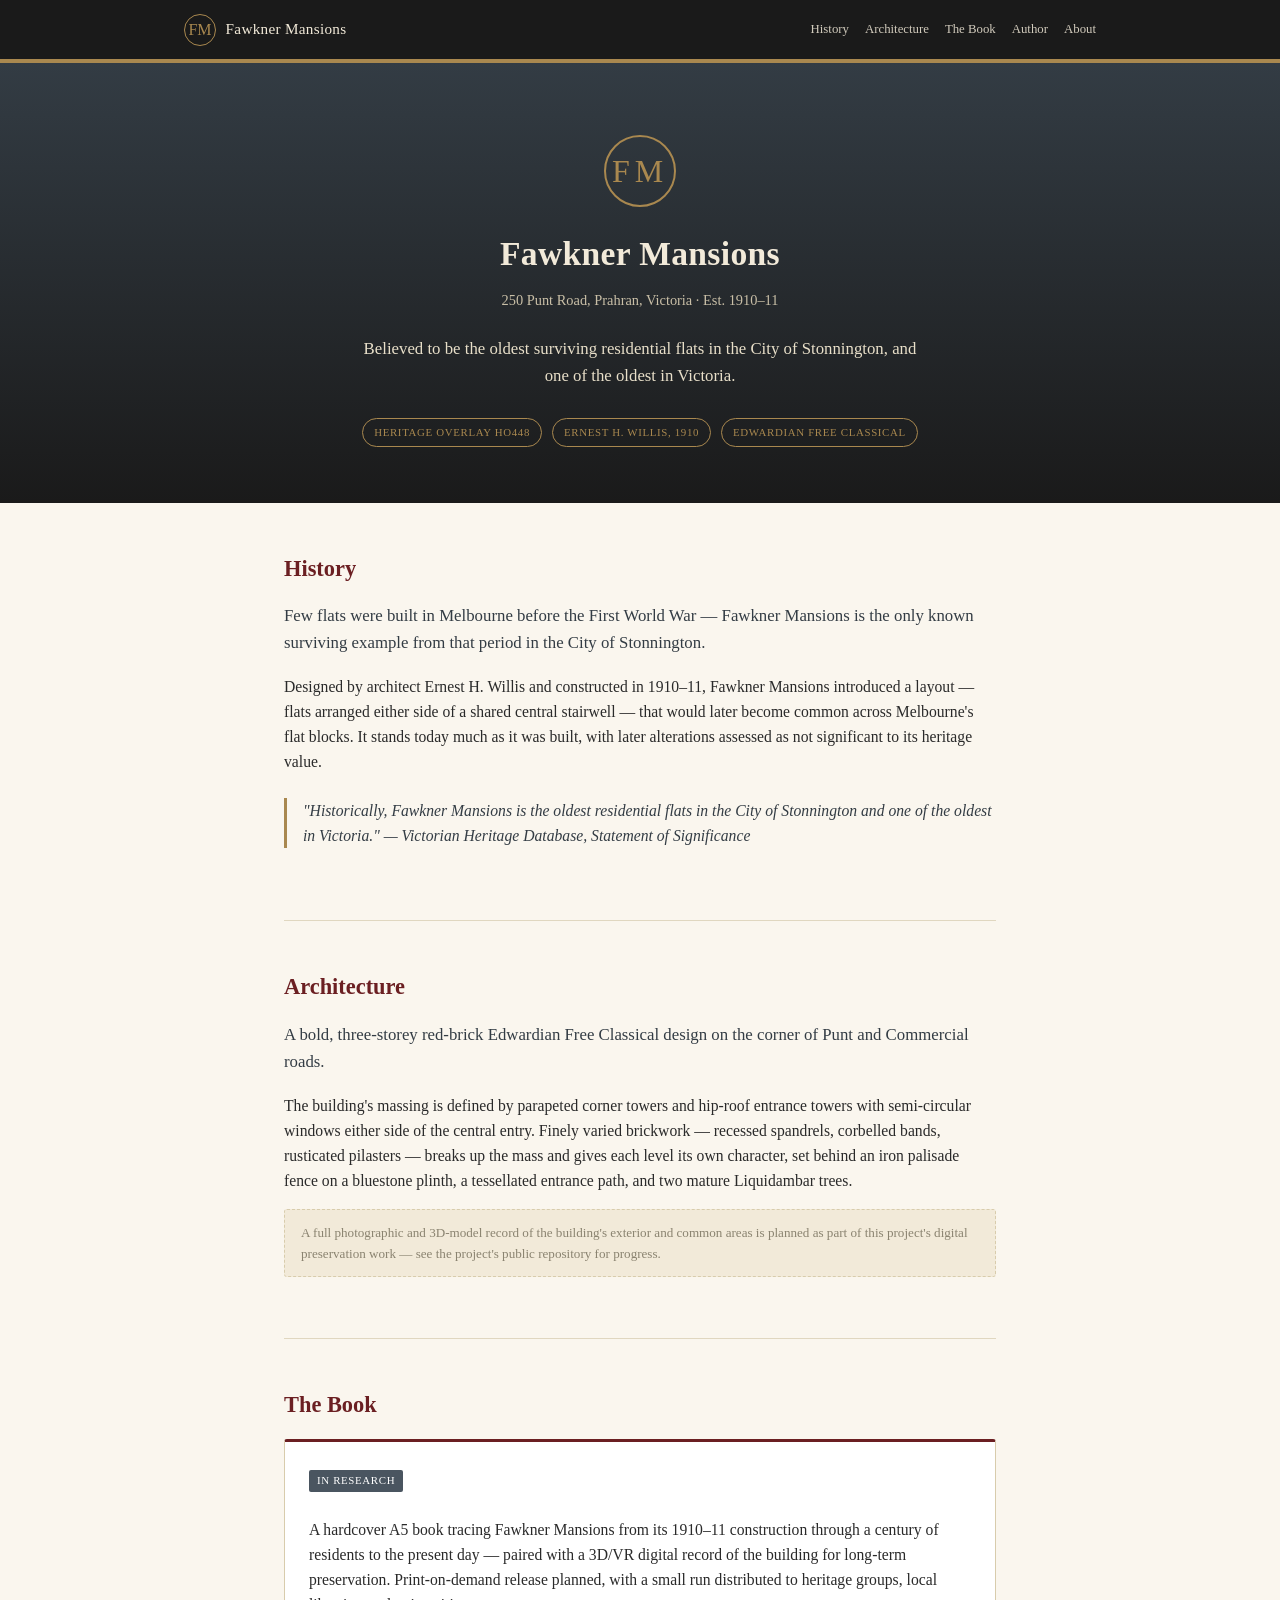
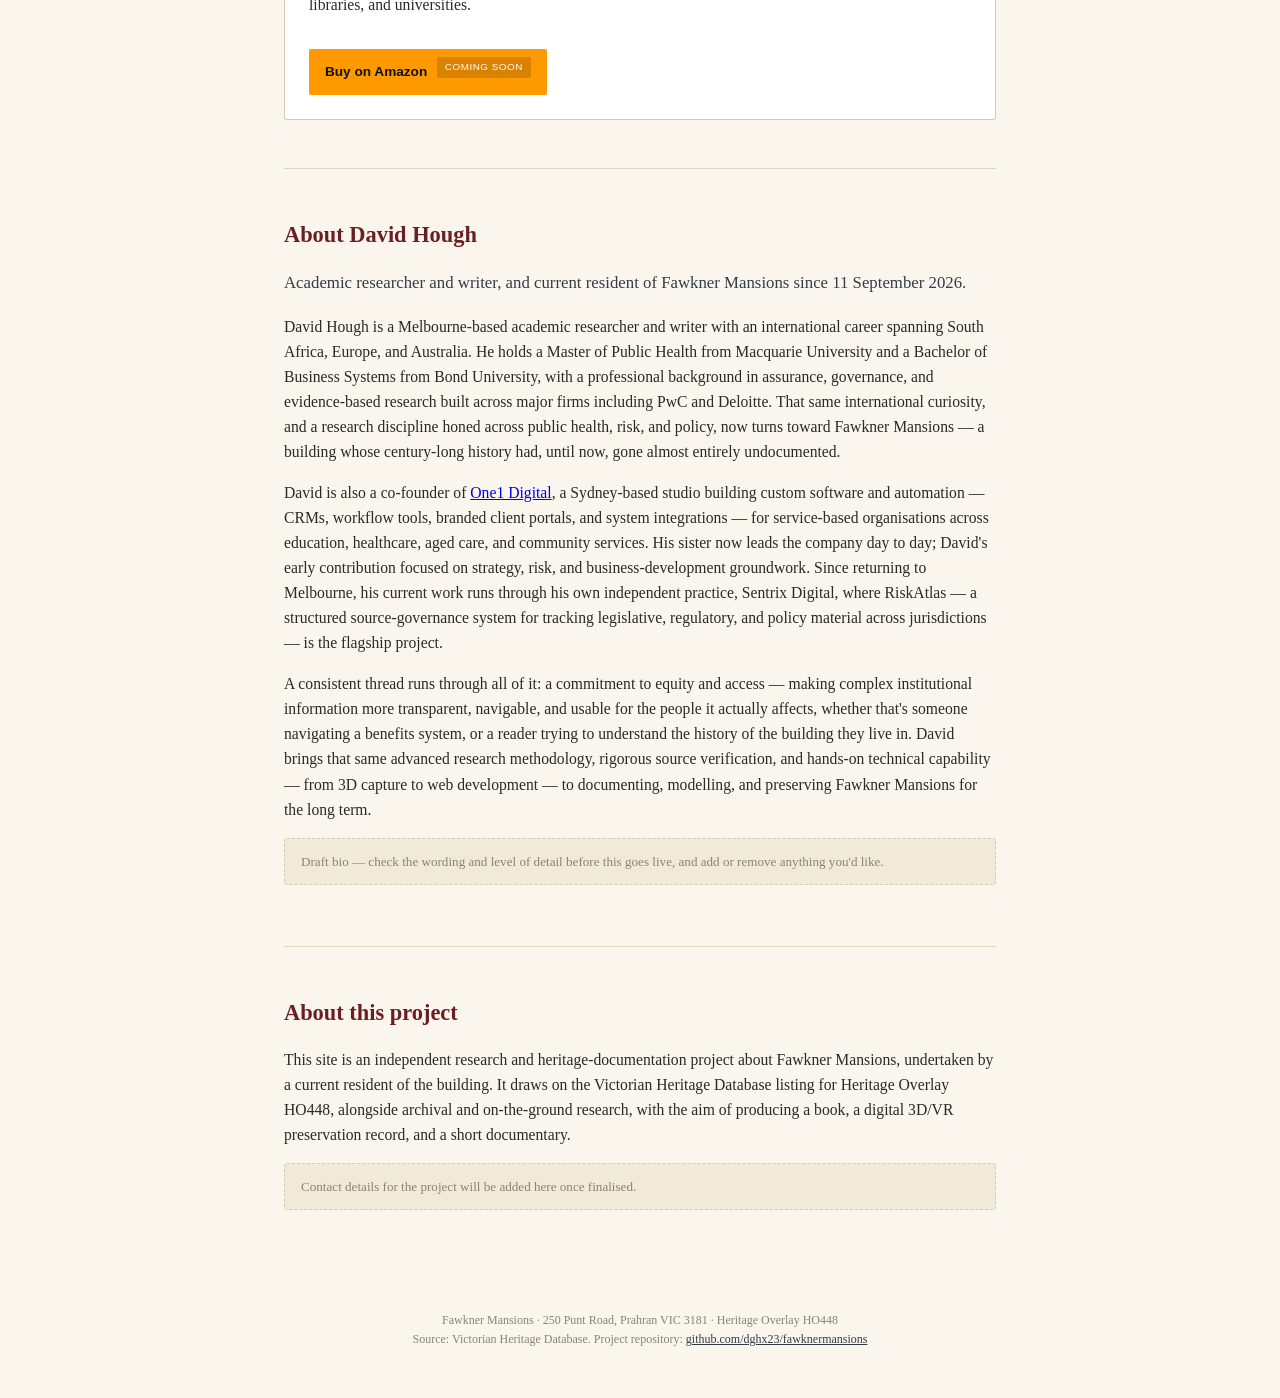
==== index.html @ 2ff80b7b "Add public front page, book mockups, and postcard flow - index.html: public front page (history, arc" ====
<!DOCTYPE html>
<html lang="en">
<head>
<meta charset="UTF-8">
<meta name="viewport" content="width=device-width, initial-scale=1.0">
<title>Fawkner Mansions — 250 Punt Road, Prahran</title>
<meta name="description" content="Fawkner Mansions, 250 Punt Road, Prahran — heritage-listed 1910–11 Edwardian Free Classical flats, believed to be the oldest surviving residential flats in the City of Stonnington.">
<style>
  :root{
    --oxblood:#6b1f22;
    --oxblood-dark:#4a1517;
    --bluestone:#4a5560;
    --bluestone-dark:#333c44;
    --cream:#f2ead9;
    --iron:#1a1a1a;
    --brass:#a9884f;
    --paper:#faf6ee;
  }
  *{box-sizing:border-box;}
  html{scroll-behavior:smooth;}
  body{
    margin:0;
    font-family: Georgia, 'Times New Roman', serif;
    background:var(--paper);
    color:var(--iron);
    line-height:1.6;
  }

  header.site-header{
    background:var(--iron);
    color:var(--cream);
    position:sticky;
    top:0;
    z-index:10;
    border-bottom:4px solid var(--brass);
  }
  .header-inner{
    max-width:960px;
    margin:0 auto;
    padding:.85rem 1.5rem;
    display:flex;
    align-items:center;
    justify-content:space-between;
    flex-wrap:wrap;
    gap:.75rem;
  }
  .brand{display:flex;align-items:center;gap:.6rem;}
  .monogram-sm{
    font-size:1rem;
    border:1.5px solid var(--brass);
    color:var(--brass);
    border-radius:50%;
    width:32px;height:32px;
    display:flex;align-items:center;justify-content:center;
    flex-shrink:0;
  }
  .brand span{font-size:.95rem;letter-spacing:.02em;}
  nav.site-nav{display:flex;gap:1rem;flex-wrap:wrap;}
  nav.site-nav a{color:var(--cream);text-decoration:none;font-size:.8rem;opacity:.85;}
  nav.site-nav a:hover{opacity:1;color:var(--brass);}

  .hero{
    background:linear-gradient(180deg, var(--bluestone-dark), var(--iron));
    color:var(--cream);
    text-align:center;
    padding:4.5rem 1.5rem 3.5rem;
  }
  .hero .monogram{
    font-size:2rem;
    letter-spacing:.15em;
    border:2px solid var(--brass);
    color:var(--brass);
    border-radius:50%;
    width:72px;height:72px;
    display:flex;align-items:center;justify-content:center;
    margin:0 auto 1.25rem;
  }
  .hero h1{
    font-size:2.1rem;
    margin:0 0 .5rem;
    letter-spacing:.01em;
  }
  .hero .addr{font-size:.9rem;color:#c9bfa7;margin-bottom:1.5rem;}
  .hero .claim{
    max-width:560px;
    margin:0 auto;
    font-size:1.05rem;
    color:#e8dfc9;
  }
  .badges{
    display:flex;
    justify-content:center;
    gap:.6rem;
    flex-wrap:wrap;
    margin-top:1.75rem;
  }
  .badge{
    font-size:.68rem;
    text-transform:uppercase;
    letter-spacing:.06em;
    border:1px solid var(--brass);
    color:var(--brass);
    padding:.3rem .7rem;
    border-radius:999px;
  }

  main{max-width:760px;margin:0 auto;padding:0 1.5rem;}
  section{padding:3rem 0;border-bottom:1px solid #e0d7c0;}
  section:last-of-type{border-bottom:none;}
  section h2{
    color:var(--oxblood);
    font-size:1.4rem;
    margin:0 0 1rem;
  }
  section p{font-size:.98rem;color:#2a2a2a;}
  .lede{font-size:1.05rem;color:var(--bluestone-dark);}

  .pull{
    border-left:3px solid var(--brass);
    padding-left:1rem;
    margin:1.5rem 0;
    font-style:italic;
    color:var(--bluestone-dark);
  }

  .book-card{
    background:#fff;
    border:1px solid #d8ccac;
    border-top:3px solid var(--oxblood);
    border-radius:3px;
    padding:1.5rem;
    margin-top:1rem;
  }
  .book-card .status{
    display:inline-block;
    font-size:.68rem;
    text-transform:uppercase;
    letter-spacing:.06em;
    background:var(--bluestone);
    color:#fff;
    padding:.15rem .5rem;
    border-radius:2px;
    margin-bottom:.6rem;
  }

  .buy-cta{
    display:inline-flex;
    align-items:center;
    gap:.6rem;
    background:#FF9900;
    color:#111;
    padding:.5rem 1rem;
    margin-top:1rem;
    font-family: Arial, sans-serif;
    border-radius:2px;
  }
  .buy-cta .label{font-size:.85rem;font-weight:bold;}
  .buy-cta .status{
    font-size:.62rem;
    text-transform:uppercase;
    letter-spacing:.05em;
    background:rgba(0,0,0,.15);
    padding:.15rem .5rem;
    border-radius:2px;
  }

  .note{
    font-size:.82rem;
    color:#8a8370;
    background:#f2ead9;
    border:1px dashed #d8ccac;
    border-radius:3px;
    padding:.75rem 1rem;
    margin-top:1rem;
  }

  footer.site-footer{
    text-align:center;
    font-size:.75rem;
    color:#8a8370;
    padding:2.5rem 1.5rem 3rem;
  }
  footer.site-footer a{color:var(--bluestone-dark);}
</style>
</head>
<body>

  <header class="site-header">
    <div class="header-inner">
      <div class="brand">
        <div class="monogram-sm">FM</div>
        <span>Fawkner Mansions</span>
      </div>
      <nav class="site-nav">
        <a href="#history">History</a>
        <a href="#architecture">Architecture</a>
        <a href="#book">The Book</a>
        <a href="#author">Author</a>
        <a href="#about">About</a>
      </nav>
    </div>
  </header>

  <div class="hero">
    <div class="monogram">FM</div>
    <h1>Fawkner Mansions</h1>
    <div class="addr">250 Punt Road, Prahran, Victoria · Est. 1910–11</div>
    <p class="claim">Believed to be the oldest surviving residential flats in the
    City of Stonnington, and one of the oldest in Victoria.</p>
    <div class="badges">
      <span class="badge">Heritage Overlay HO448</span>
      <span class="badge">Ernest H. Willis, 1910</span>
      <span class="badge">Edwardian Free Classical</span>
    </div>
  </div>

  <main>

    <section id="history">
      <h2>History</h2>
      <p class="lede">Few flats were built in Melbourne before the First World
      War — Fawkner Mansions is the only known surviving example from that
      period in the City of Stonnington.</p>
      <p>Designed by architect Ernest H. Willis and constructed in 1910–11,
      Fawkner Mansions introduced a layout — flats arranged either side of a
      shared central stairwell — that would later become common across
      Melbourne's flat blocks. It stands today much as it was built, with
      later alterations assessed as not significant to its heritage value.</p>
      <p class="pull">"Historically, Fawkner Mansions is the oldest
      residential flats in the City of Stonnington and one of the oldest in
      Victoria." — Victorian Heritage Database, Statement of Significance</p>
    </section>

    <section id="architecture">
      <h2>Architecture</h2>
      <p class="lede">A bold, three-storey red-brick Edwardian Free Classical
      design on the corner of Punt and Commercial roads.</p>
      <p>The building's massing is defined by parapeted corner towers and
      hip-roof entrance towers with semi-circular windows either side of the
      central entry. Finely varied brickwork — recessed spandrels, corbelled
      bands, rusticated pilasters — breaks up the mass and gives each level
      its own character, set behind an iron palisade fence on a bluestone
      plinth, a tessellated entrance path, and two mature Liquidambar trees.</p>
      <p class="note">A full photographic and 3D-model record of the
      building's exterior and common areas is planned as part of this
      project's digital preservation work — see the project's public
      repository for progress.</p>
    </section>

    <section id="book">
      <h2>The Book</h2>
      <div class="book-card">
        <span class="status">In research</span>
        <p>A hardcover A5 book tracing Fawkner Mansions from its 1910–11
        construction through a century of residents to the present day —
        paired with a 3D/VR digital record of the building for long-term
        preservation. Print-on-demand release planned, with a small run
        distributed to heritage groups, local libraries, and universities.</p>
        <div class="buy-cta">
          <span class="label">Buy on Amazon</span>
          <span class="status">Coming soon</span>
        </div>
      </div>
    </section>

    <section id="author">
      <h2>About David Hough</h2>
      <p class="lede">Academic researcher and writer, and current resident of
      Fawkner Mansions since 11 September 2026.</p>
      <p>David Hough is a Melbourne-based academic researcher and writer with
      an international career spanning South Africa, Europe, and Australia.
      He holds a Master of Public Health from Macquarie University and a
      Bachelor of Business Systems from Bond University, with a professional
      background in assurance, governance, and evidence-based research built
      across major firms including PwC and Deloitte. That same international
      curiosity, and a research discipline honed across public health, risk,
      and policy, now turns toward Fawkner Mansions — a building whose
      century-long history had, until now, gone almost entirely undocumented.</p>
      <p>David is also a co-founder of <a href="https://www.one1.digital/">One1
      Digital</a>, a Sydney-based studio building custom software and
      automation — CRMs, workflow tools, branded client portals, and system
      integrations — for service-based organisations across education,
      healthcare, aged care, and community services. His sister now leads the
      company day to day; David's early contribution focused on strategy,
      risk, and business-development groundwork. Since returning to
      Melbourne, his current work runs through his own independent practice,
      Sentrix Digital, where RiskAtlas — a structured source-governance
      system for tracking legislative, regulatory, and policy material across
      jurisdictions — is the flagship project.</p>
      <p>A consistent thread runs through all of it: a commitment to equity
      and access — making complex institutional information more
      transparent, navigable, and usable for the people it actually affects,
      whether that's someone navigating a benefits system, or a reader trying
      to understand the history of the building they live in. David brings
      that same advanced research methodology, rigorous source verification,
      and hands-on technical capability — from 3D capture to web development
      — to documenting, modelling, and preserving Fawkner Mansions for the
      long term.</p>
      <p class="note">Draft bio — check the wording and level of detail
      before this goes live, and add or remove anything you'd like.</p>
    </section>

    <section id="about">
      <h2>About this project</h2>
      <p>This site is an independent research and heritage-documentation
      project about Fawkner Mansions, undertaken by a current resident of the
      building. It draws on the Victorian Heritage Database listing for
      Heritage Overlay HO448, alongside archival and on-the-ground research,
      with the aim of producing a book, a digital 3D/VR preservation record,
      and a short documentary.</p>
      <p class="note">Contact details for the project will be added here once
      finalised.</p>
    </section>

  </main>

  <footer class="site-footer">
    Fawkner Mansions · 250 Punt Road, Prahran VIC 3181 · Heritage Overlay HO448<br>
    Source: Victorian Heritage Database. Project repository:
    <a href="https://github.com/dghx23/fawknermansions">github.com/dghx23/fawknermansions</a>
  </footer>

</body>
</html>
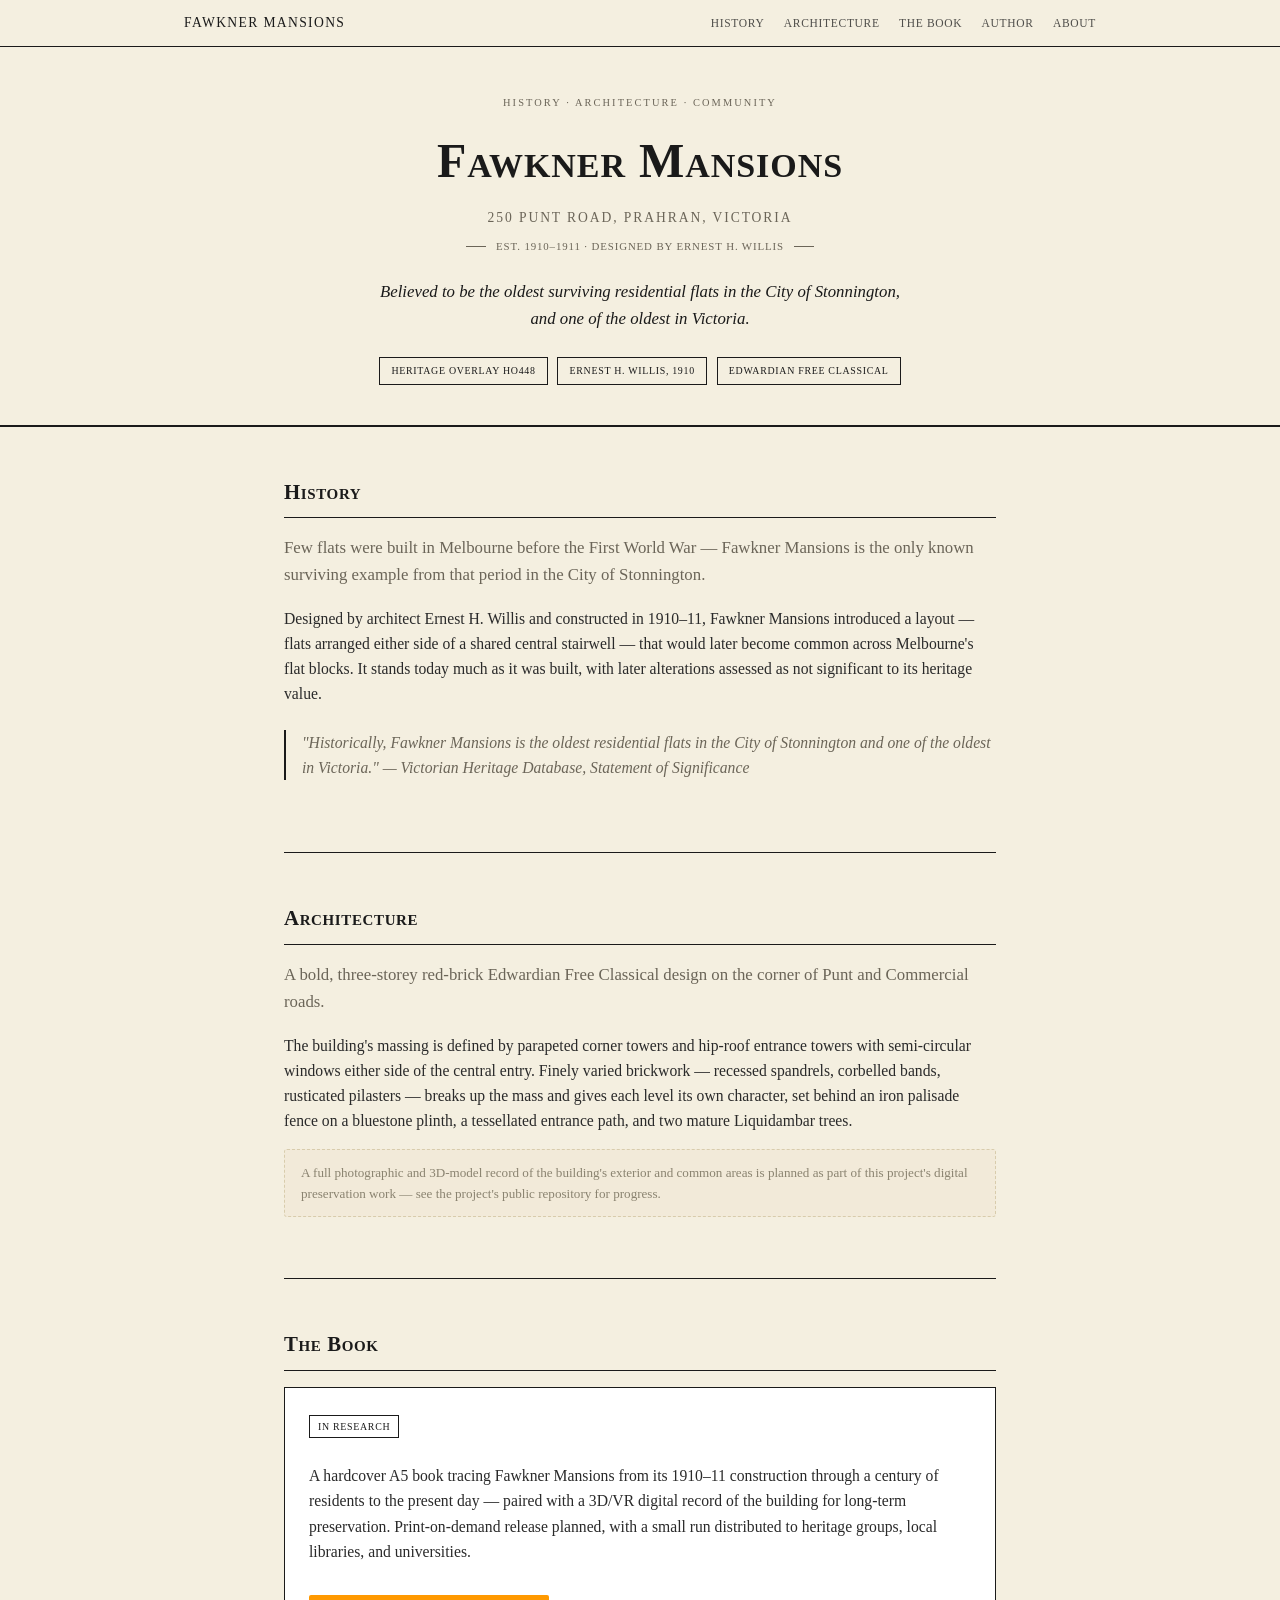
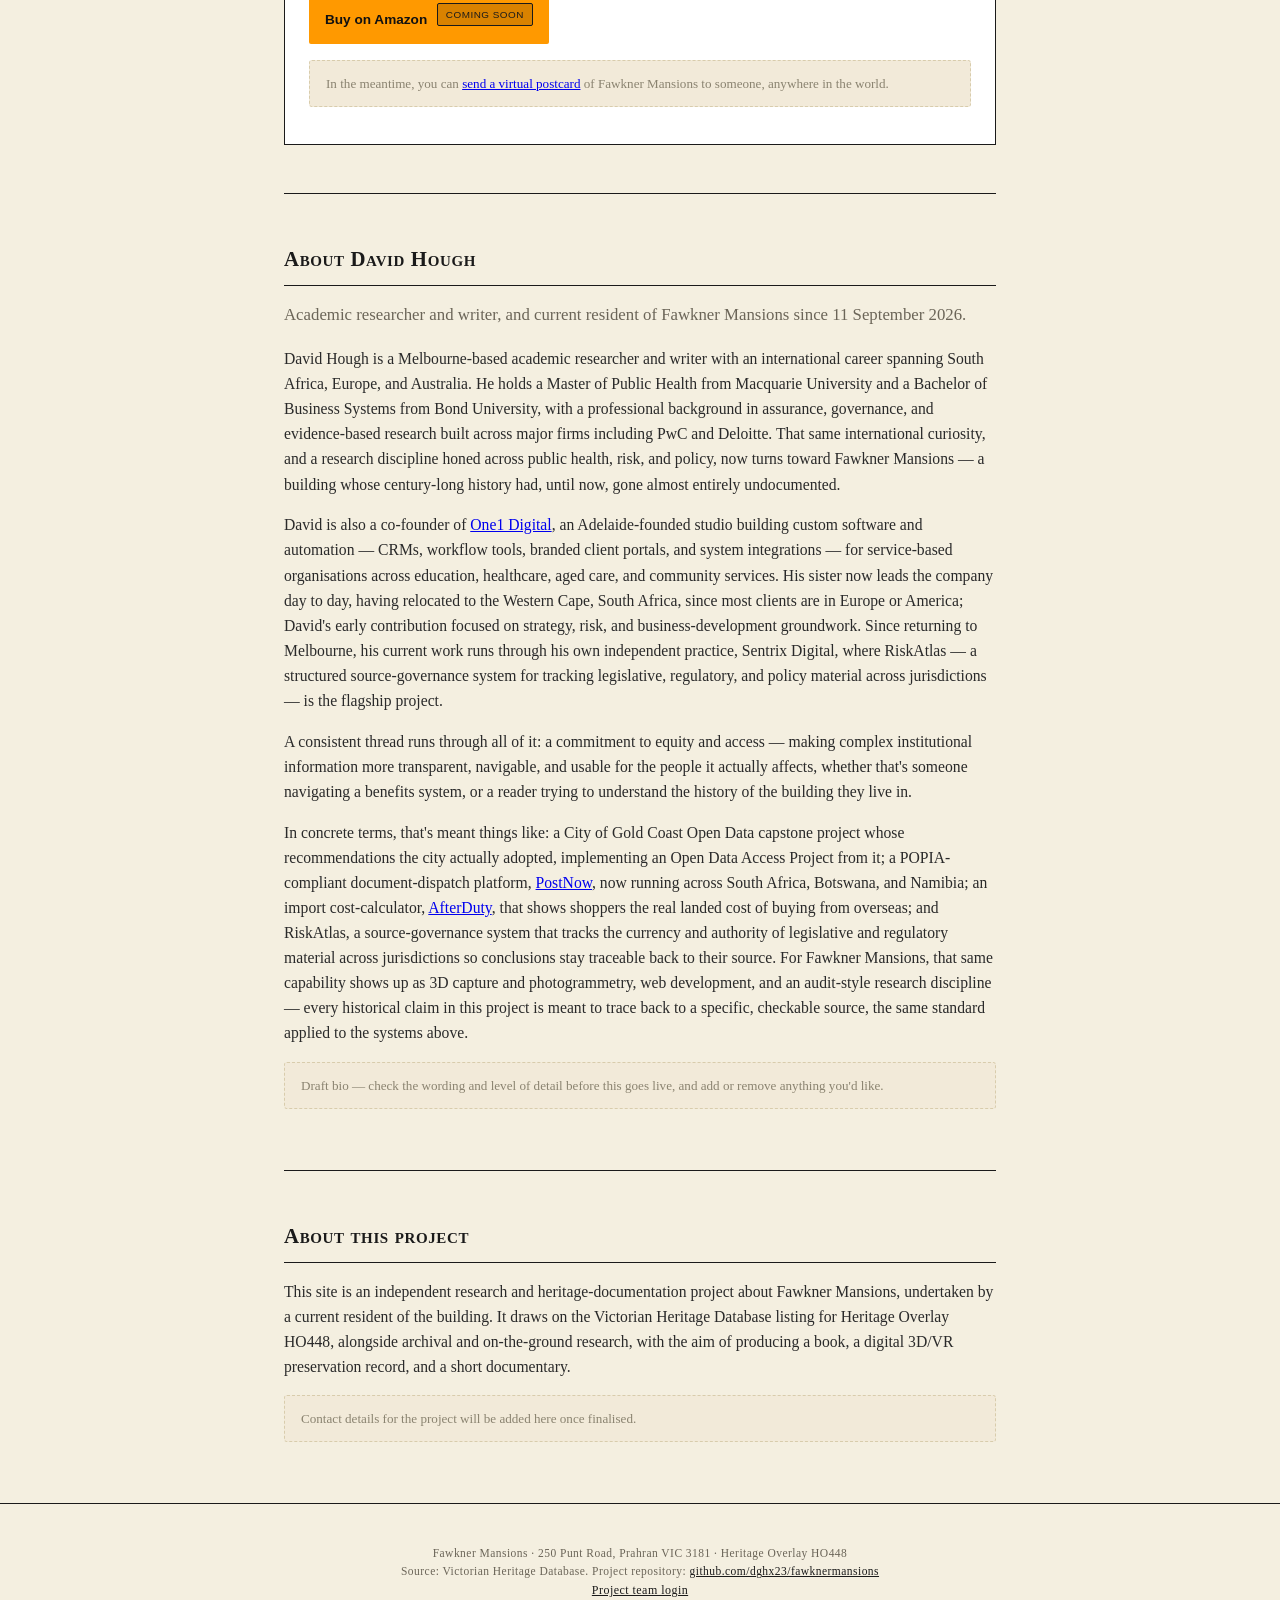
==== commit 44906cf8: "Add postcard system, translations, proposal document, WiFi business case - Interactive postcard syst" ====
--- a/index.html
+++ b/index.html
@@ -7,14 +7,11 @@
 <meta name="description" content="Fawkner Mansions, 250 Punt Road, Prahran — heritage-listed 1910–11 Edwardian Free Classical flats, believed to be the oldest surviving residential flats in the City of Stonnington.">
 <style>
   :root{
-    --oxblood:#6b1f22;
-    --oxblood-dark:#4a1517;
-    --bluestone:#4a5560;
-    --bluestone-dark:#333c44;
-    --cream:#f2ead9;
-    --iron:#1a1a1a;
-    --brass:#a9884f;
-    --paper:#faf6ee;
+    --paper:#f4efe0;
+    --ink:#1a1a1a;
+    --rule:#1a1a1a;
+    --muted:#6b6558;
+    --page:#e9dfc4;
   }
   *{box-sizing:border-box;}
   html{scroll-behavior:smooth;}
@@ -22,22 +19,21 @@
     margin:0;
     font-family: Georgia, 'Times New Roman', serif;
     background:var(--paper);
-    color:var(--iron);
+    color:var(--ink);
     line-height:1.6;
   }
 
   header.site-header{
-    background:var(--iron);
-    color:var(--cream);
+    background:var(--paper);
     position:sticky;
     top:0;
     z-index:10;
-    border-bottom:4px solid var(--brass);
+    border-bottom:1px solid var(--rule);
   }
   .header-inner{
     max-width:960px;
     margin:0 auto;
-    padding:.85rem 1.5rem;
+    padding:.75rem 1.5rem;
     display:flex;
     align-items:center;
     justify-content:space-between;
@@ -45,101 +41,120 @@
     gap:.75rem;
   }
   .brand{display:flex;align-items:center;gap:.6rem;}
-  .monogram-sm{
-    font-size:1rem;
-    border:1.5px solid var(--brass);
-    color:var(--brass);
-    border-radius:50%;
-    width:32px;height:32px;
-    display:flex;align-items:center;justify-content:center;
-    flex-shrink:0;
-  }
-  .brand span{font-size:.95rem;letter-spacing:.02em;}
-  nav.site-nav{display:flex;gap:1rem;flex-wrap:wrap;}
-  nav.site-nav a{color:var(--cream);text-decoration:none;font-size:.8rem;opacity:.85;}
-  nav.site-nav a:hover{opacity:1;color:var(--brass);}
+  .brand span{
+    font-size:.85rem;
+    letter-spacing:.1em;
+    text-transform:uppercase;
+    font-variant-caps: small-caps;
+  }
+  nav.site-nav{display:flex;gap:1.2rem;flex-wrap:wrap;}
+  nav.site-nav a{
+    color:var(--ink);
+    text-decoration:none;
+    font-size:.72rem;
+    letter-spacing:.06em;
+    text-transform:uppercase;
+    opacity:.75;
+  }
+  nav.site-nav a:hover{opacity:1;}
 
   .hero{
-    background:linear-gradient(180deg, var(--bluestone-dark), var(--iron));
-    color:var(--cream);
     text-align:center;
-    padding:4.5rem 1.5rem 3.5rem;
-  }
-  .hero .monogram{
-    font-size:2rem;
-    letter-spacing:.15em;
-    border:2px solid var(--brass);
-    color:var(--brass);
-    border-radius:50%;
-    width:72px;height:72px;
-    display:flex;align-items:center;justify-content:center;
-    margin:0 auto 1.25rem;
+    padding:3rem 1.5rem 2.5rem;
+    border-bottom:2px solid var(--rule);
+  }
+  .hero .eyebrow{
+    font-size:.65rem;
+    letter-spacing:.2em;
+    text-transform:uppercase;
+    color:var(--muted);
+    margin-bottom:.75rem;
   }
   .hero h1{
-    font-size:2.1rem;
-    margin:0 0 .5rem;
-    letter-spacing:.01em;
-  }
-  .hero .addr{font-size:.9rem;color:#c9bfa7;margin-bottom:1.5rem;}
+    font-size:3rem;
+    margin:0 0 .4rem;
+    font-variant-caps: small-caps;
+    letter-spacing:.02em;
+  }
+  .hero .addr{
+    font-size:.85rem;
+    letter-spacing:.14em;
+    text-transform:uppercase;
+    color:var(--muted);
+    margin-bottom:.6rem;
+  }
+  .hero .facts{
+    font-size:.68rem;
+    letter-spacing:.08em;
+    text-transform:uppercase;
+    color:var(--muted);
+    display:flex;
+    align-items:center;
+    justify-content:center;
+    gap:.6rem;
+    margin-bottom:1.5rem;
+  }
+  .hero .facts .dash{width:20px;height:1px;background:var(--muted);}
   .hero .claim{
-    max-width:560px;
+    max-width:520px;
     margin:0 auto;
     font-size:1.05rem;
-    color:#e8dfc9;
+    font-style:italic;
+    color:var(--ink);
   }
   .badges{
     display:flex;
     justify-content:center;
     gap:.6rem;
     flex-wrap:wrap;
-    margin-top:1.75rem;
+    margin-top:1.5rem;
   }
   .badge{
-    font-size:.68rem;
-    text-transform:uppercase;
-    letter-spacing:.06em;
-    border:1px solid var(--brass);
-    color:var(--brass);
+    font-size:.62rem;
+    text-transform:uppercase;
+    letter-spacing:.07em;
+    border:1px solid var(--rule);
+    color:var(--ink);
     padding:.3rem .7rem;
-    border-radius:999px;
   }
 
   main{max-width:760px;margin:0 auto;padding:0 1.5rem;}
-  section{padding:3rem 0;border-bottom:1px solid #e0d7c0;}
+  section{padding:3rem 0;border-bottom:1px solid var(--rule);}
   section:last-of-type{border-bottom:none;}
   section h2{
-    color:var(--oxblood);
-    font-size:1.4rem;
+    color:var(--ink);
+    font-size:1.3rem;
+    font-variant-caps: small-caps;
+    letter-spacing:.03em;
     margin:0 0 1rem;
+    padding-bottom:.6rem;
+    border-bottom:1px solid var(--rule);
   }
   section p{font-size:.98rem;color:#2a2a2a;}
-  .lede{font-size:1.05rem;color:var(--bluestone-dark);}
+  .lede{font-size:1.05rem;color:var(--muted);}
 
   .pull{
-    border-left:3px solid var(--brass);
+    border-left:2px solid var(--rule);
     padding-left:1rem;
     margin:1.5rem 0;
     font-style:italic;
-    color:var(--bluestone-dark);
+    color:var(--muted);
   }
 
   .book-card{
     background:#fff;
-    border:1px solid #d8ccac;
-    border-top:3px solid var(--oxblood);
-    border-radius:3px;
+    border:1px solid var(--rule);
     padding:1.5rem;
     margin-top:1rem;
   }
   .book-card .status{
     display:inline-block;
-    font-size:.68rem;
-    text-transform:uppercase;
-    letter-spacing:.06em;
-    background:var(--bluestone);
-    color:#fff;
+    font-size:.62rem;
+    text-transform:uppercase;
+    letter-spacing:.07em;
+    border:1px solid var(--rule);
+    color:var(--ink);
     padding:.15rem .5rem;
-    border-radius:2px;
     margin-bottom:.6rem;
   }
 
@@ -176,11 +191,13 @@
 
   footer.site-footer{
     text-align:center;
-    font-size:.75rem;
-    color:#8a8370;
+    font-size:.72rem;
+    letter-spacing:.04em;
+    color:var(--muted);
     padding:2.5rem 1.5rem 3rem;
-  }
-  footer.site-footer a{color:var(--bluestone-dark);}
+    border-top:1px solid var(--rule);
+  }
+  footer.site-footer a{color:var(--ink);}
 </style>
 </head>
 <body>
@@ -188,7 +205,6 @@
   <header class="site-header">
     <div class="header-inner">
       <div class="brand">
-        <div class="monogram-sm">FM</div>
         <span>Fawkner Mansions</span>
       </div>
       <nav class="site-nav">
@@ -202,9 +218,14 @@
   </header>
 
   <div class="hero">
-    <div class="monogram">FM</div>
+    <div class="eyebrow">History &middot; Architecture &middot; Community</div>
     <h1>Fawkner Mansions</h1>
-    <div class="addr">250 Punt Road, Prahran, Victoria · Est. 1910–11</div>
+    <div class="addr">250 Punt Road, Prahran, Victoria</div>
+    <div class="facts">
+      <span class="dash"></span>
+      <span>Est. 1910&ndash;1911 &middot; Designed by Ernest H. Willis</span>
+      <span class="dash"></span>
+    </div>
     <p class="claim">Believed to be the oldest surviving residential flats in the
     City of Stonnington, and one of the oldest in Victoria.</p>
     <div class="badges">
@@ -260,6 +281,9 @@
           <span class="label">Buy on Amazon</span>
           <span class="status">Coming soon</span>
         </div>
+        <p class="note">In the meantime, you can <a href="docs/send-postcard.html">send
+        a virtual postcard</a> of Fawkner Mansions to someone, anywhere in
+        the world.</p>
       </div>
     </section>
 
@@ -277,13 +301,15 @@
       and policy, now turns toward Fawkner Mansions — a building whose
       century-long history had, until now, gone almost entirely undocumented.</p>
       <p>David is also a co-founder of <a href="https://www.one1.digital/">One1
-      Digital</a>, a Sydney-based studio building custom software and
+      Digital</a>, an Adelaide-founded studio building custom software and
       automation — CRMs, workflow tools, branded client portals, and system
       integrations — for service-based organisations across education,
       healthcare, aged care, and community services. His sister now leads the
-      company day to day; David's early contribution focused on strategy,
-      risk, and business-development groundwork. Since returning to
-      Melbourne, his current work runs through his own independent practice,
+      company day to day, having relocated to the Western Cape, South Africa,
+      since most clients are in Europe or America; David's early contribution
+      focused on strategy, risk, and business-development groundwork. Since
+      returning to Melbourne, his current work runs through his own
+      independent practice,
       Sentrix Digital, where RiskAtlas — a structured source-governance
       system for tracking legislative, regulatory, and policy material across
       jurisdictions — is the flagship project.</p>
@@ -291,11 +317,21 @@
       and access — making complex institutional information more
       transparent, navigable, and usable for the people it actually affects,
       whether that's someone navigating a benefits system, or a reader trying
-      to understand the history of the building they live in. David brings
-      that same advanced research methodology, rigorous source verification,
-      and hands-on technical capability — from 3D capture to web development
-      — to documenting, modelling, and preserving Fawkner Mansions for the
-      long term.</p>
+      to understand the history of the building they live in.</p>
+      <p>In concrete terms, that's meant things like: a City of Gold Coast
+      Open Data capstone project whose recommendations the city actually
+      adopted, implementing an Open Data Access Project from it; a POPIA-
+      compliant document-dispatch platform, <a href="https://postnow.co.za">PostNow</a>,
+      now running across South Africa, Botswana, and Namibia; an import
+      cost-calculator, <a href="https://afterduty.co.za">AfterDuty</a>, that
+      shows shoppers the real landed cost of buying from overseas; and
+      RiskAtlas, a source-governance system that tracks the currency and
+      authority of legislative and regulatory material across jurisdictions
+      so conclusions stay traceable back to their source. For Fawkner
+      Mansions, that same capability shows up as 3D capture and photogrammetry,
+      web development, and an audit-style research discipline — every
+      historical claim in this project is meant to trace back to a specific,
+      checkable source, the same standard applied to the systems above.</p>
       <p class="note">Draft bio — check the wording and level of detail
       before this goes live, and add or remove anything you'd like.</p>
     </section>
@@ -317,7 +353,8 @@
   <footer class="site-footer">
     Fawkner Mansions · 250 Punt Road, Prahran VIC 3181 · Heritage Overlay HO448<br>
     Source: Victorian Heritage Database. Project repository:
-    <a href="https://github.com/dghx23/fawknermansions">github.com/dghx23/fawknermansions</a>
+    <a href="https://github.com/dghx23/fawknermansions">github.com/dghx23/fawknermansions</a><br>
+    <a href="admin/index.html" style="font-size:.75rem;">Project team login</a>
   </footer>
 
 </body>
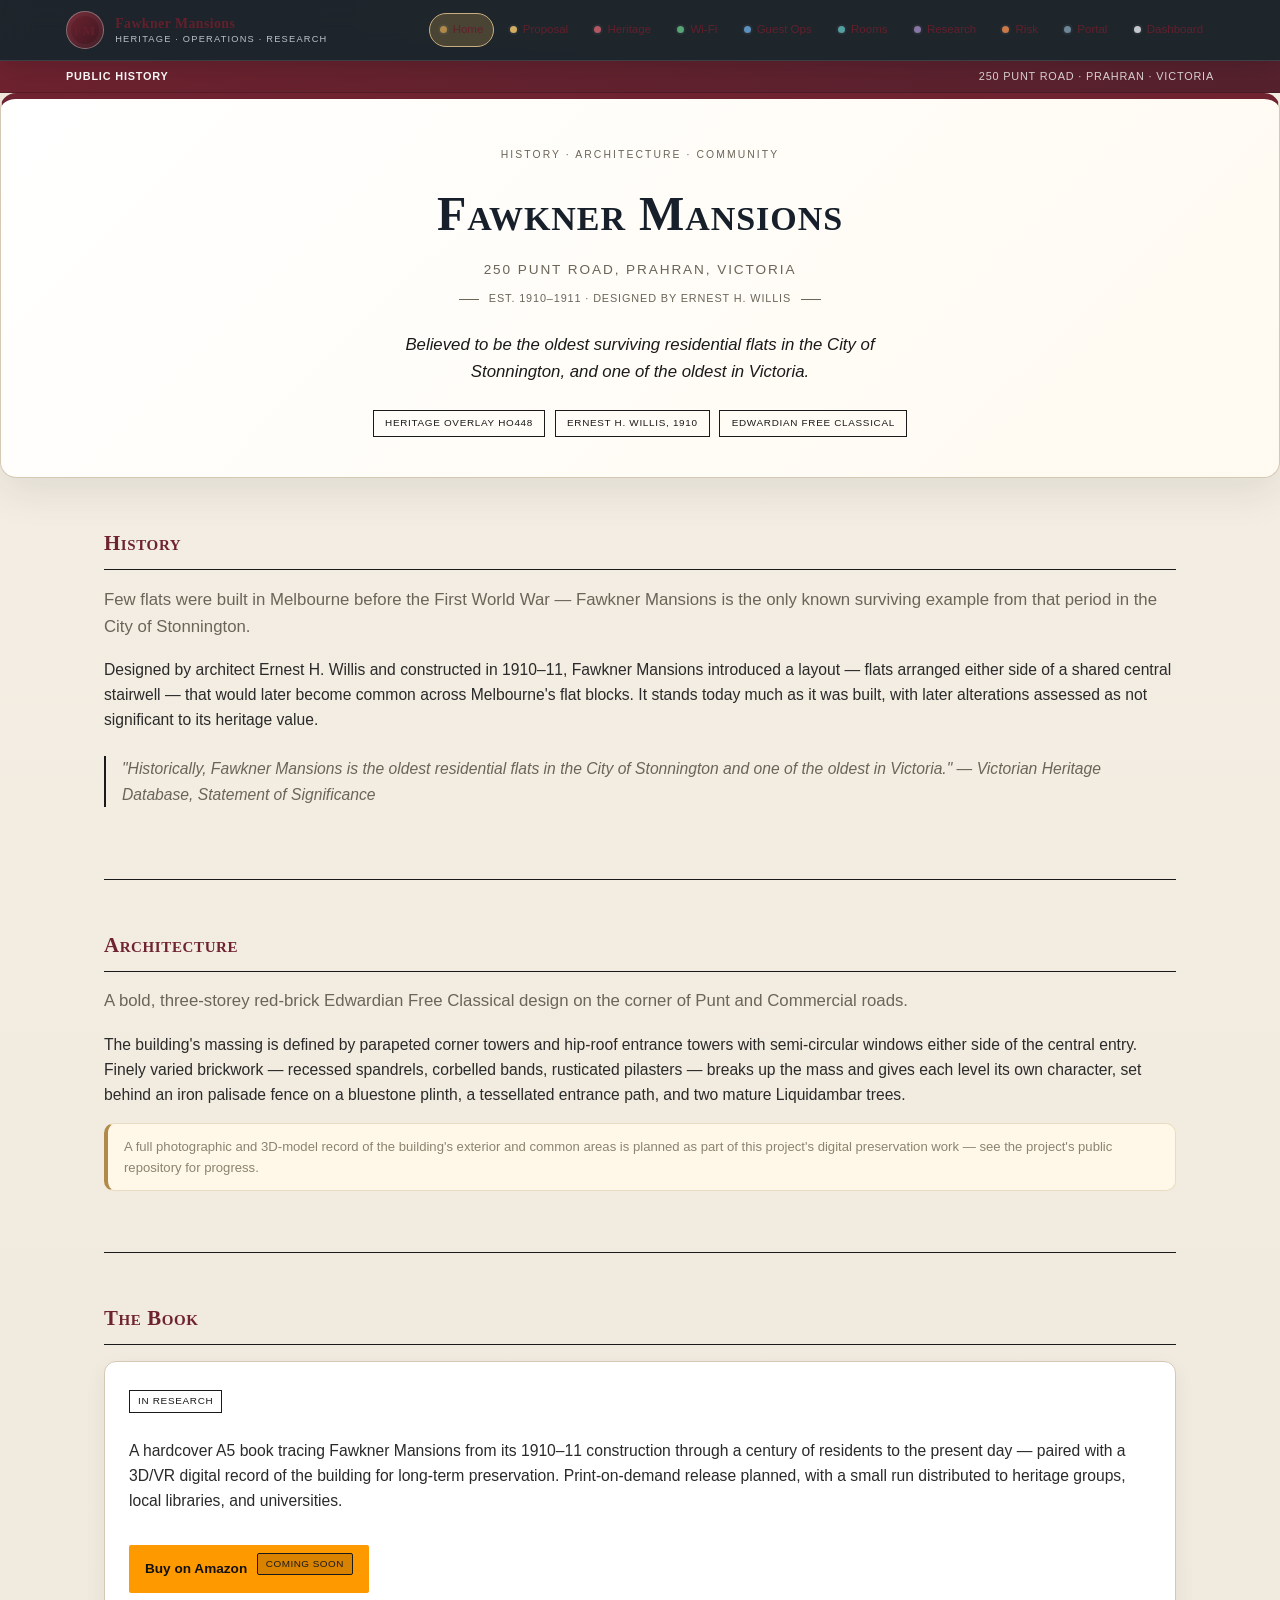
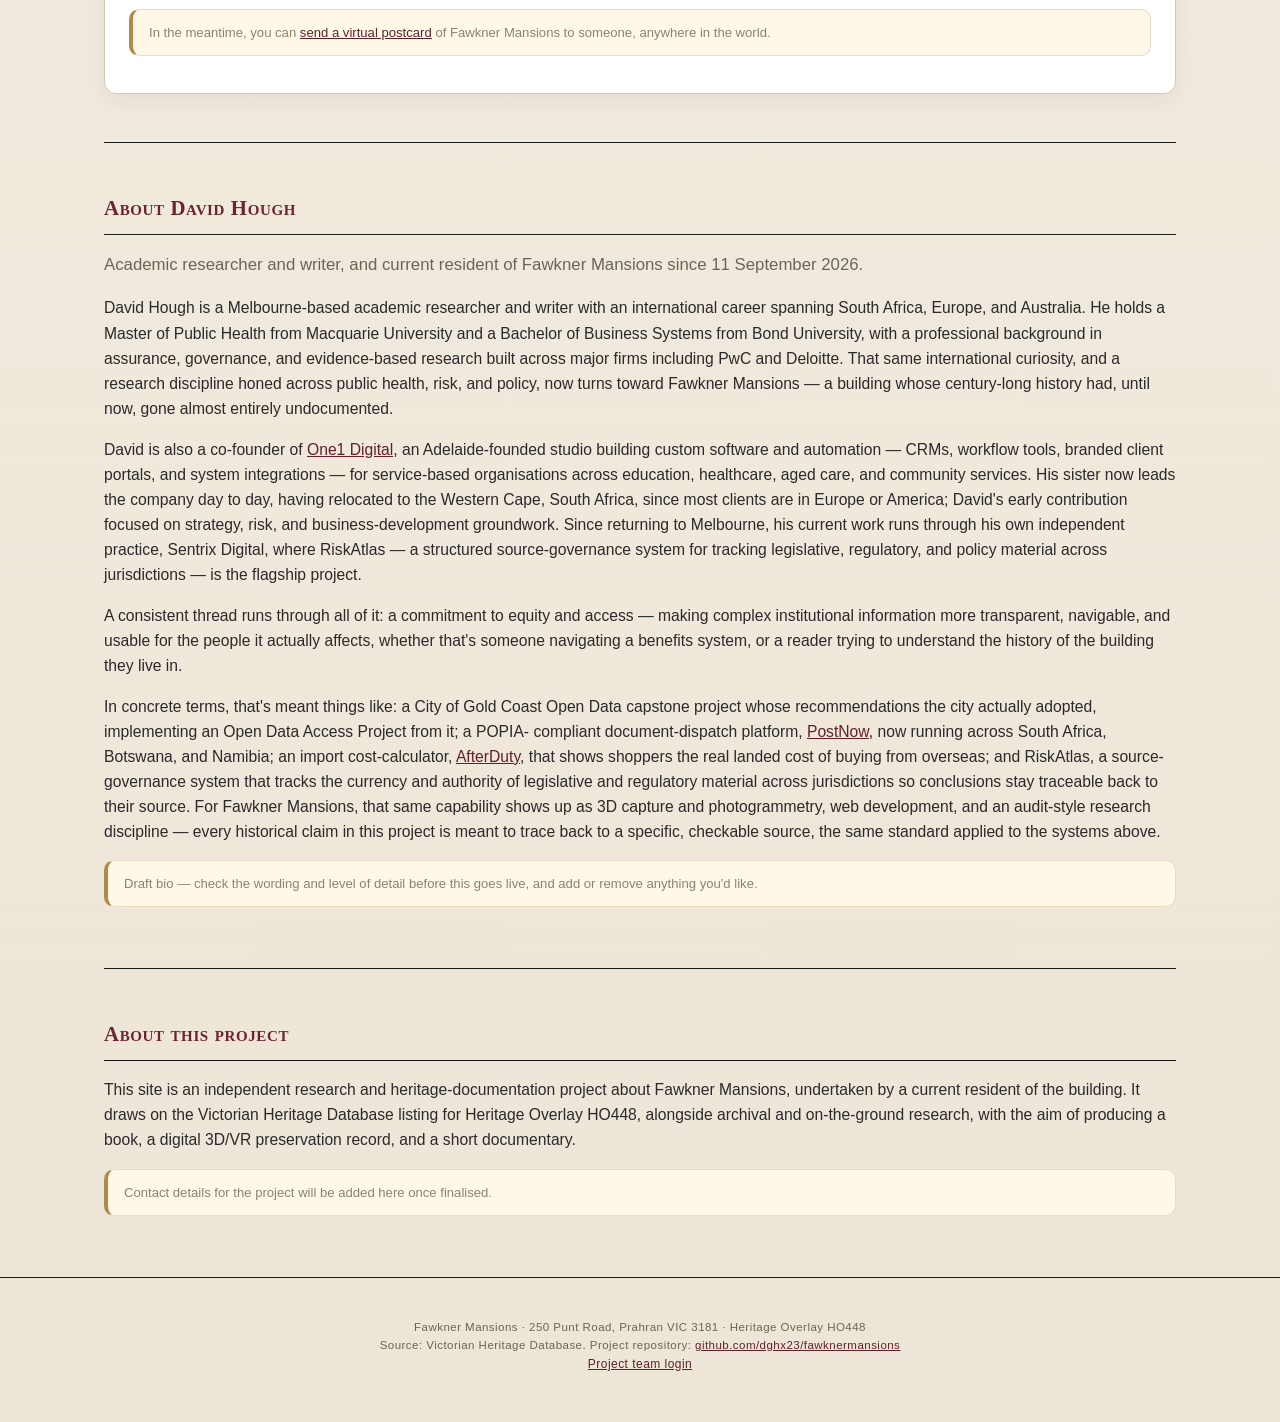
==== commit 283f702e: "Apply shared Fawkner design system and navigation" ====
--- a/index.html
+++ b/index.html
@@ -199,6 +199,9 @@
   }
   footer.site-footer a{color:var(--ink);}
 </style>
+
+<link rel="stylesheet" href="assets/fm-system.css">
+<script src="assets/fm-navigation.js" defer></script>
 </head>
 <body>
 
--- a/assets/fm-system.css
+++ b/assets/fm-system.css
@@ -0,0 +1,281 @@
+/* Fawkner Mansions shared project design system — screen UI only */
+:root{
+  --fm-ink:#17202a;
+  --fm-ink-2:#24313b;
+  --fm-cream:#f7f2e7;
+  --fm-paper:#fffdf8;
+  --fm-sand:#e9dfcc;
+  --fm-line:#d5c9b4;
+  --fm-muted:#70695f;
+  --fm-oxblood:#6f2330;
+  --fm-brass:#b18a4a;
+  --fm-forest:#246149;
+  --fm-blue:#315f86;
+  --fm-violet:#65547d;
+  --fm-teal:#357477;
+  --fm-risk:#9a5d17;
+  --fm-red:#923845;
+  --fm-shadow:0 14px 40px rgba(31,35,33,.09);
+  --fm-radius:16px;
+  --fm-accent:var(--fm-oxblood);
+  --fm-accent-soft:#f3e7e9;
+}
+html{scroll-behavior:smooth;}
+body.fm-shell{
+  margin:0;
+  background:
+    radial-gradient(circle at 15% 0%, rgba(177,138,74,.10), transparent 28rem),
+    linear-gradient(180deg,#f4efe5 0,#ede5d7 100%);
+  color:var(--fm-ink);
+  font-family:Inter,ui-sans-serif,-apple-system,BlinkMacSystemFont,"Segoe UI",Roboto,Arial,sans-serif;
+  line-height:1.6;
+}
+body.fm-shell.fm-theme-heritage{--fm-accent:var(--fm-oxblood);--fm-accent-soft:#f4e8ea;}
+body.fm-shell.fm-theme-wifi{--fm-accent:var(--fm-forest);--fm-accent-soft:#e5f1e9;}
+body.fm-shell.fm-theme-guest{--fm-accent:var(--fm-blue);--fm-accent-soft:#e5edf5;}
+body.fm-shell.fm-theme-risk{--fm-accent:var(--fm-red);--fm-accent-soft:#f5e5e7;}
+body.fm-shell.fm-theme-research{--fm-accent:var(--fm-violet);--fm-accent-soft:#ece8f2;}
+body.fm-shell.fm-theme-rooms{--fm-accent:var(--fm-teal);--fm-accent-soft:#e5f0ef;}
+body.fm-shell.fm-theme-proposal{--fm-accent:var(--fm-brass);--fm-accent-soft:#f4ecdc;}
+body.fm-shell.fm-theme-public{--fm-accent:var(--fm-oxblood);--fm-accent-soft:#f4e8ea;}
+
+#fm-global-nav{
+  position:sticky;
+  top:0;
+  z-index:1000;
+  border-bottom:1px solid rgba(255,255,255,.12);
+  background:rgba(21,29,36,.96);
+  backdrop-filter:blur(14px);
+  box-shadow:0 7px 24px rgba(0,0,0,.16);
+}
+.fm-nav-inner{
+  max-width:1180px;
+  margin:0 auto;
+  padding:.7rem 1rem;
+  display:flex;
+  align-items:center;
+  gap:1rem;
+}
+.fm-brand{
+  display:flex;
+  align-items:center;
+  gap:.7rem;
+  color:#fff;
+  text-decoration:none;
+  flex:0 0 auto;
+}
+.fm-brand-mark{
+  width:38px;height:38px;
+  display:grid;place-items:center;
+  border:1px solid rgba(255,255,255,.35);
+  border-radius:50%;
+  font:700 .82rem/1 Georgia,serif;
+  letter-spacing:.08em;
+  background:linear-gradient(135deg,var(--fm-oxblood),#3b1720);
+  box-shadow:inset 0 0 0 4px rgba(255,255,255,.04);
+}
+.fm-brand-copy{display:flex;flex-direction:column;line-height:1.12}
+.fm-brand-copy strong{font:600 .86rem/1.15 Georgia,serif;letter-spacing:.035em}
+.fm-brand-copy span{font-size:.58rem;text-transform:uppercase;letter-spacing:.13em;color:#b9c2c8;margin-top:.16rem}
+.fm-nav-scroll{
+  margin-left:auto;
+  display:flex;
+  align-items:center;
+  gap:.28rem;
+  overflow-x:auto;
+  scrollbar-width:none;
+  padding-bottom:1px;
+}
+.fm-nav-scroll::-webkit-scrollbar{display:none}
+.fm-nav-link{
+  --nav-color:#8da0ad;
+  display:inline-flex;
+  align-items:center;
+  gap:.38rem;
+  flex:0 0 auto;
+  text-decoration:none;
+  color:#d9e0e4;
+  font-size:.72rem;
+  padding:.42rem .62rem;
+  border:1px solid transparent;
+  border-radius:999px;
+  white-space:nowrap;
+  transition:.15s ease;
+}
+.fm-nav-link::before{content:"";width:7px;height:7px;border-radius:50%;background:var(--nav-color);box-shadow:0 0 0 2px rgba(255,255,255,.04)}
+.fm-nav-link:hover{background:rgba(255,255,255,.07);color:#fff}
+.fm-nav-link.active{color:#fff;border-color:color-mix(in srgb,var(--nav-color) 70%, white 30%);background:color-mix(in srgb,var(--nav-color) 30%, transparent)}
+.fm-nav-home{--nav-color:var(--fm-brass)}
+.fm-nav-proposal{--nav-color:#d3ad62}
+.fm-nav-heritage{--nav-color:#b45765}
+.fm-nav-wifi{--nav-color:#56a676}
+.fm-nav-guest{--nav-color:#5c91bf}
+.fm-nav-rooms{--nav-color:#54a0a1}
+.fm-nav-research{--nav-color:#8a75a7}
+.fm-nav-risk{--nav-color:#c97a48}
+.fm-nav-portal{--nav-color:#6d8798}
+.fm-nav-dashboard{--nav-color:#c2c8cc}
+
+.fm-page-ribbon{
+  background:linear-gradient(90deg,var(--fm-accent),color-mix(in srgb,var(--fm-accent) 72%,#17202a));
+  color:#fff;
+  border-bottom:1px solid rgba(0,0,0,.18);
+}
+.fm-page-ribbon-inner{
+  max-width:1180px;margin:auto;padding:.42rem 1rem;
+  display:flex;justify-content:space-between;gap:1rem;align-items:center;
+  font-size:.68rem;letter-spacing:.075em;text-transform:uppercase;
+}
+.fm-page-ribbon strong{font-weight:700}
+.fm-page-ribbon span{opacity:.82}
+
+body.fm-shell:not(.fm-portal) > header:not(#fm-global-nav),
+body.fm-shell:not(.fm-portal) header.topbar,
+body.fm-shell:not(.fm-portal) header.site-header{
+  background:linear-gradient(135deg,#fffdf8,#f2eadc)!important;
+  color:var(--fm-ink)!important;
+  border-bottom:1px solid var(--fm-line)!important;
+  box-shadow:none!important;
+}
+body.fm-shell:not(.fm-portal) header.topbar,
+body.fm-shell:not(.fm-portal) > header:not(#fm-global-nav){
+  padding:1.35rem 1.5rem!important;
+}
+body.fm-shell:not(.fm-portal) h1,
+body.fm-shell:not(.fm-portal) h2,
+body.fm-shell:not(.fm-portal) h3,
+body.fm-shell:not(.fm-portal) h4{
+  font-family:Georgia,"Times New Roman",serif;
+}
+body.fm-shell:not(.fm-portal) h2{color:var(--fm-accent)!important}
+body.fm-shell:not(.fm-portal) main{
+  width:min(1120px,calc(100% - 2rem));
+  max-width:1120px!important;
+  margin:0 auto!important;
+}
+body.fm-shell:not(.fm-portal) section{
+  scroll-margin-top:7rem;
+}
+body.fm-shell:not(.fm-portal) .hero{
+  border-radius:var(--fm-radius)!important;
+  border:1px solid var(--fm-line)!important;
+  border-top:6px solid var(--fm-accent)!important;
+  background:
+    linear-gradient(135deg,rgba(255,255,255,.96),rgba(255,250,240,.93)),
+    var(--fm-paper)!important;
+  box-shadow:var(--fm-shadow);
+}
+body.fm-shell:not(.fm-portal) .card,
+body.fm-shell:not(.fm-portal) .book-card,
+body.fm-shell:not(.fm-portal) .run,
+body.fm-shell:not(.fm-portal) .wifi-calculator,
+body.fm-shell:not(.fm-portal) .calc{
+  border-radius:12px!important;
+  border-color:var(--fm-line)!important;
+  box-shadow:0 7px 22px rgba(42,43,37,.055);
+}
+body.fm-shell:not(.fm-portal) .card{
+  border-top:4px solid var(--fm-accent)!important;
+}
+body.fm-shell:not(.fm-portal) table{
+  border-collapse:separate!important;
+  border-spacing:0!important;
+  border:1px solid var(--fm-line)!important;
+  border-radius:10px;
+  overflow:hidden;
+  background:#fff;
+}
+body.fm-shell:not(.fm-portal) table th{
+  background:var(--fm-accent-soft)!important;
+  color:var(--fm-ink)!important;
+}
+body.fm-shell:not(.fm-portal) table th,
+body.fm-shell:not(.fm-portal) table td{
+  border-color:#ded6c8!important;
+}
+body.fm-shell:not(.fm-portal) a{color:color-mix(in srgb,var(--fm-accent) 86%,#111 14%)}
+body.fm-shell:not(.fm-portal) .btn,
+body.fm-shell:not(.fm-portal) button:not(.tab):not(#logout-btn){
+  border-radius:8px!important;
+}
+body.fm-shell:not(.fm-portal) .note{
+  border-radius:10px!important;
+  border-left:4px solid var(--fm-brass)!important;
+  border-top:1px solid #eadcc0!important;
+  border-right:1px solid #eadcc0!important;
+  border-bottom:1px solid #eadcc0!important;
+  background:#fff8e8!important;
+}
+body.fm-shell:not(.fm-portal) input,
+body.fm-shell:not(.fm-portal) select,
+body.fm-shell:not(.fm-portal) textarea{
+  border-radius:8px!important;
+  border:1px solid #cbbfae!important;
+  background:#fff!important;
+}
+body.fm-shell:not(.fm-portal) input[type="range"]{accent-color:var(--fm-accent)}
+
+.fm-workstream-band{
+  display:grid;
+  grid-template-columns:repeat(4,minmax(0,1fr));
+  gap:.75rem;
+  margin:1rem 0 1.5rem;
+}
+.fm-workstream-card{
+  min-height:116px;
+  padding:.9rem;
+  border-radius:12px;
+  color:#fff!important;
+  text-decoration:none!important;
+  display:flex;flex-direction:column;justify-content:flex-end;
+  position:relative;overflow:hidden;
+  box-shadow:0 10px 24px rgba(0,0,0,.10);
+}
+.fm-workstream-card::after{content:"";position:absolute;right:-28px;top:-28px;width:100px;height:100px;border-radius:50%;background:rgba(255,255,255,.09)}
+.fm-workstream-card small{font-size:.6rem;letter-spacing:.1em;text-transform:uppercase;opacity:.8}
+.fm-workstream-card strong{font:600 1.02rem/1.2 Georgia,serif;margin-top:.25rem}
+.fm-workstream-card.heritage{background:linear-gradient(145deg,#7c2c38,#531a24)}
+.fm-workstream-card.wifi{background:linear-gradient(145deg,#2e7555,#1d4f3a)}
+.fm-workstream-card.guest{background:linear-gradient(145deg,#3975a5,#244e70)}
+.fm-workstream-card.research{background:linear-gradient(145deg,#75608f,#524368)}
+
+body.fm-shell.fm-portal #fm-global-nav{
+  position:relative;
+  background:#0d1720;
+}
+body.fm-shell.fm-portal .fm-nav-scroll .fm-nav-link:not(.fm-nav-home):not(.fm-nav-portal){display:none}
+body.fm-shell.fm-portal .fm-page-ribbon{display:none}
+
+@media(max-width:900px){
+  .fm-brand-copy span{display:none}
+  .fm-workstream-band{grid-template-columns:repeat(2,minmax(0,1fr))}
+}
+@media(max-width:650px){
+  .fm-nav-inner{padding:.55rem .7rem;gap:.65rem}
+  .fm-brand-mark{width:34px;height:34px}
+  .fm-brand-copy strong{font-size:.77rem}
+  .fm-nav-link{font-size:.68rem;padding:.38rem .54rem}
+  .fm-page-ribbon-inner{padding:.38rem .75rem}
+  .fm-page-ribbon span{display:none}
+  body.fm-shell:not(.fm-portal) main{width:min(100% - 1rem,1120px)}
+  .fm-workstream-band{grid-template-columns:1fr}
+}
+@media print{
+  #fm-global-nav,.fm-page-ribbon,.fm-screen-only{display:none!important}
+  body.fm-shell{background:#fff!important}
+}
+
+/* Retire legacy top-level navigation in favour of the shared project nav */
+body.fm-shell:not(.fm-portal) > nav{display:none!important}
+body.fm-shell:not(.fm-portal) .site-nav-strip{display:none!important}
+body.fm-shell:not(.fm-portal) header.site-header{display:none!important}
+/* Keep the dashboard's internal section-jump navigation */
+body.fm-shell #dashboard nav.jump{display:flex!important;position:sticky;top:62px;z-index:20}
+/* Secondary page headers become editorial title bands below the shared navigation */
+body.fm-shell:not(.fm-portal) > header:not(.site-header):not(#fm-global-nav){
+  margin:0;
+}
+body.fm-shell:not(.fm-portal) > header:not(.site-header):not(#fm-global-nav) > div{
+  max-width:1120px!important;
+  margin:0 auto!important;
+}
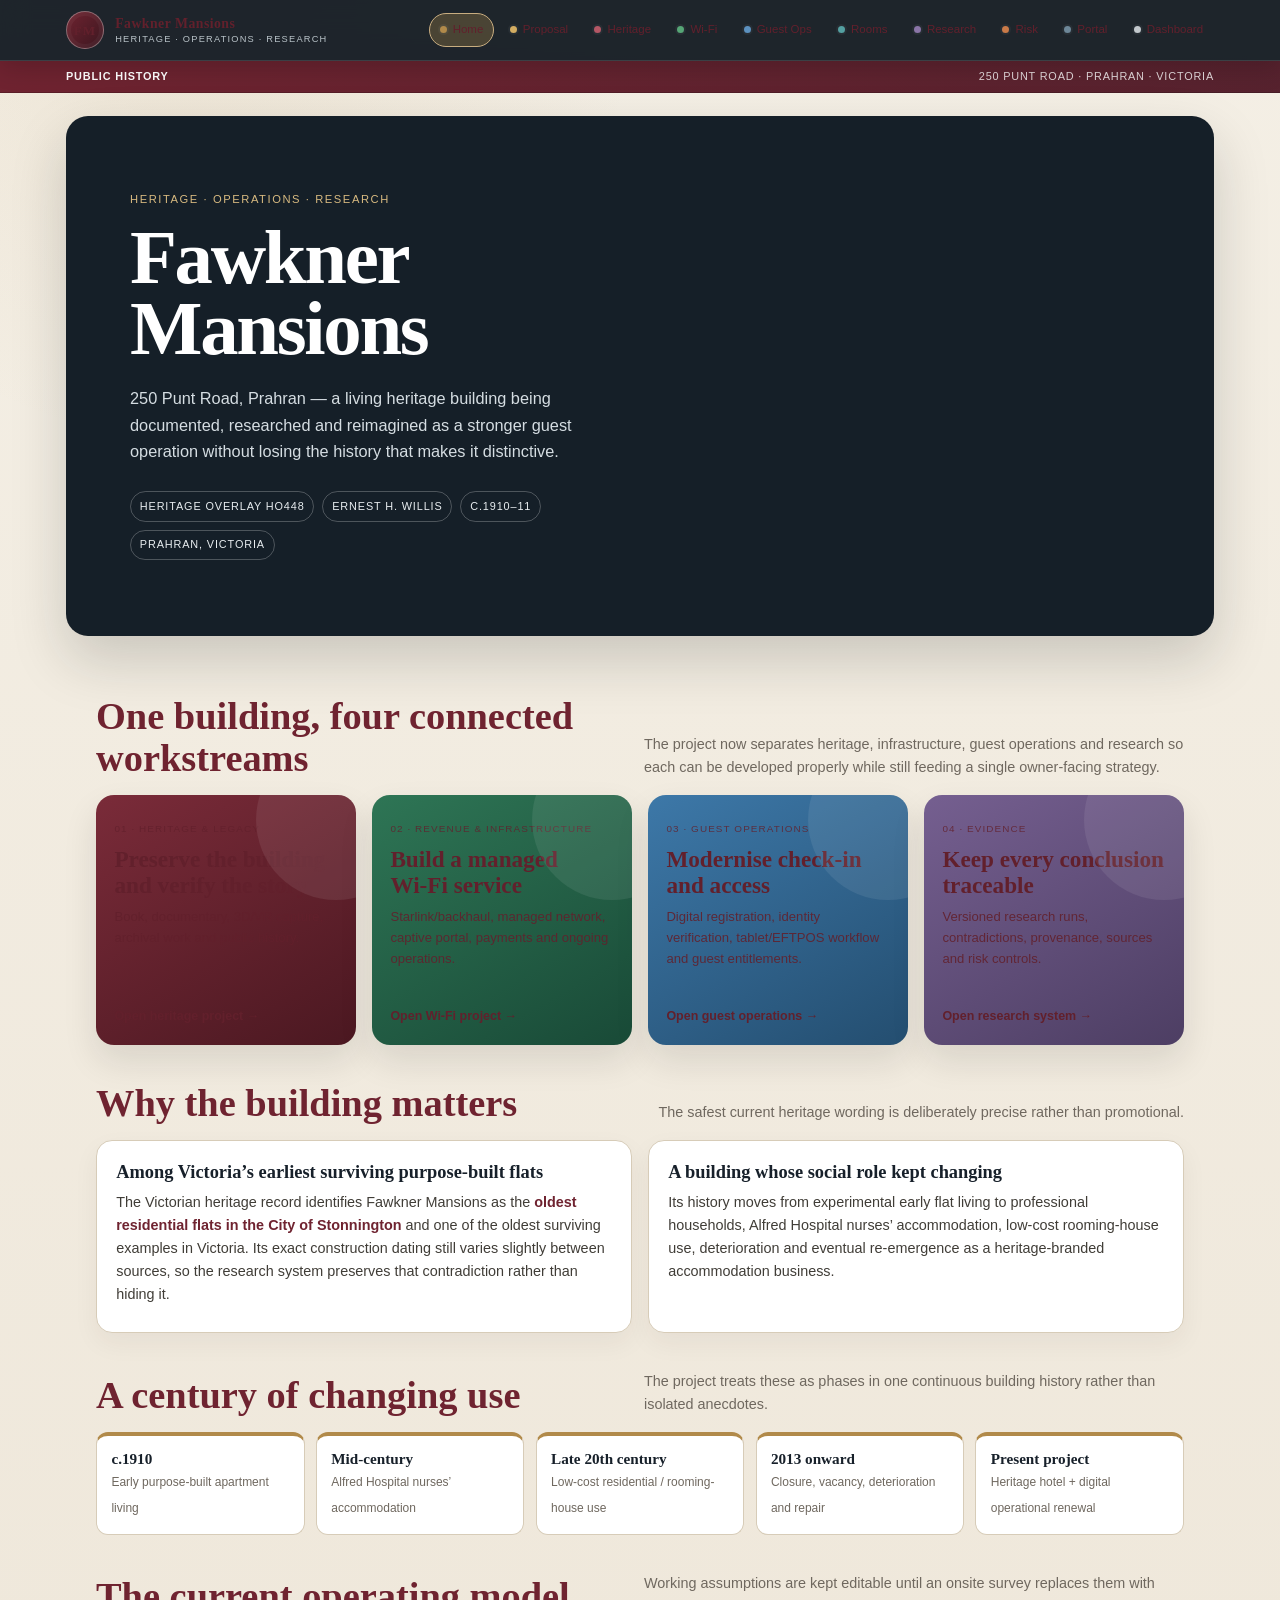
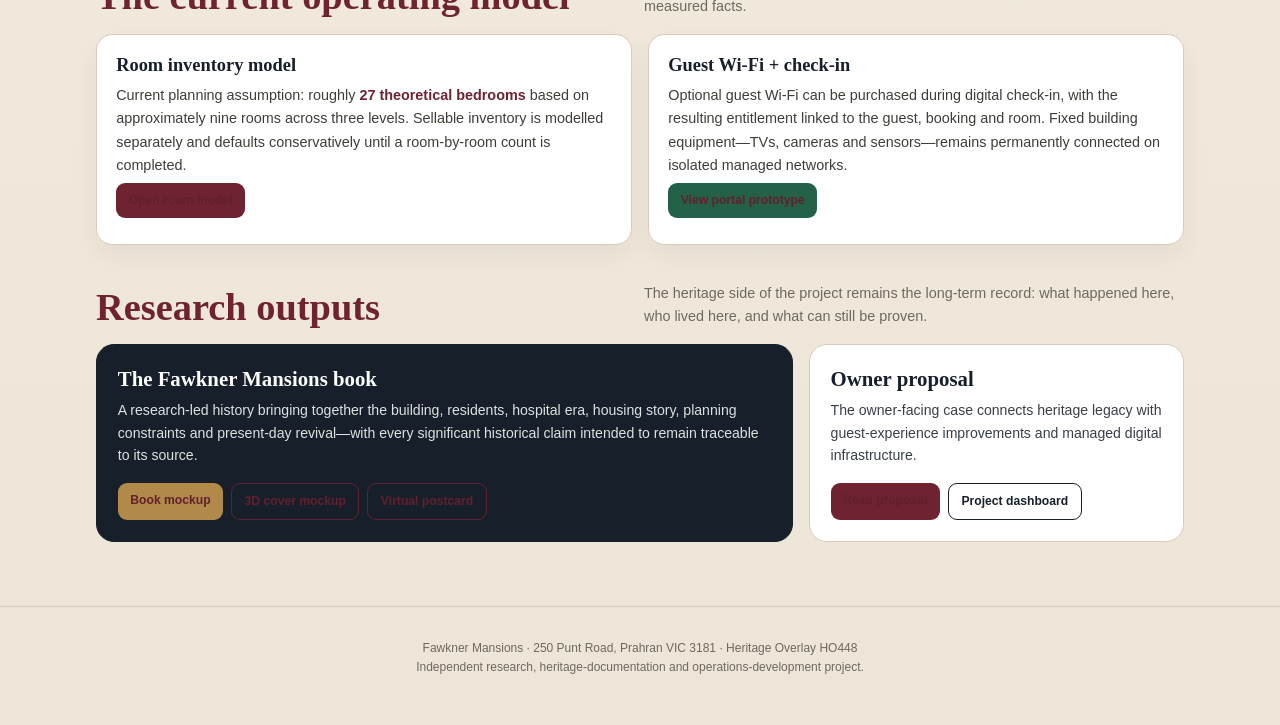
==== commit 8a460f18: "Redesign public site around unified project workstreams" ====
--- a/index.html
+++ b/index.html
@@ -2,363 +2,89 @@
 <html lang="en">
 <head>
 <meta charset="UTF-8">
-<meta name="viewport" content="width=device-width, initial-scale=1.0">
+<meta name="viewport" content="width=device-width,initial-scale=1">
 <title>Fawkner Mansions — 250 Punt Road, Prahran</title>
-<meta name="description" content="Fawkner Mansions, 250 Punt Road, Prahran — heritage-listed 1910–11 Edwardian Free Classical flats, believed to be the oldest surviving residential flats in the City of Stonnington.">
+<meta name="description" content="Fawkner Mansions, 250 Punt Road, Prahran — heritage research, digital preservation and contemporary guest-operations project.">
 <style>
-  :root{
-    --paper:#f4efe0;
-    --ink:#1a1a1a;
-    --rule:#1a1a1a;
-    --muted:#6b6558;
-    --page:#e9dfc4;
-  }
-  *{box-sizing:border-box;}
-  html{scroll-behavior:smooth;}
-  body{
-    margin:0;
-    font-family: Georgia, 'Times New Roman', serif;
-    background:var(--paper);
-    color:var(--ink);
-    line-height:1.6;
-  }
-
-  header.site-header{
-    background:var(--paper);
-    position:sticky;
-    top:0;
-    z-index:10;
-    border-bottom:1px solid var(--rule);
-  }
-  .header-inner{
-    max-width:960px;
-    margin:0 auto;
-    padding:.75rem 1.5rem;
-    display:flex;
-    align-items:center;
-    justify-content:space-between;
-    flex-wrap:wrap;
-    gap:.75rem;
-  }
-  .brand{display:flex;align-items:center;gap:.6rem;}
-  .brand span{
-    font-size:.85rem;
-    letter-spacing:.1em;
-    text-transform:uppercase;
-    font-variant-caps: small-caps;
-  }
-  nav.site-nav{display:flex;gap:1.2rem;flex-wrap:wrap;}
-  nav.site-nav a{
-    color:var(--ink);
-    text-decoration:none;
-    font-size:.72rem;
-    letter-spacing:.06em;
-    text-transform:uppercase;
-    opacity:.75;
-  }
-  nav.site-nav a:hover{opacity:1;}
-
-  .hero{
-    text-align:center;
-    padding:3rem 1.5rem 2.5rem;
-    border-bottom:2px solid var(--rule);
-  }
-  .hero .eyebrow{
-    font-size:.65rem;
-    letter-spacing:.2em;
-    text-transform:uppercase;
-    color:var(--muted);
-    margin-bottom:.75rem;
-  }
-  .hero h1{
-    font-size:3rem;
-    margin:0 0 .4rem;
-    font-variant-caps: small-caps;
-    letter-spacing:.02em;
-  }
-  .hero .addr{
-    font-size:.85rem;
-    letter-spacing:.14em;
-    text-transform:uppercase;
-    color:var(--muted);
-    margin-bottom:.6rem;
-  }
-  .hero .facts{
-    font-size:.68rem;
-    letter-spacing:.08em;
-    text-transform:uppercase;
-    color:var(--muted);
-    display:flex;
-    align-items:center;
-    justify-content:center;
-    gap:.6rem;
-    margin-bottom:1.5rem;
-  }
-  .hero .facts .dash{width:20px;height:1px;background:var(--muted);}
-  .hero .claim{
-    max-width:520px;
-    margin:0 auto;
-    font-size:1.05rem;
-    font-style:italic;
-    color:var(--ink);
-  }
-  .badges{
-    display:flex;
-    justify-content:center;
-    gap:.6rem;
-    flex-wrap:wrap;
-    margin-top:1.5rem;
-  }
-  .badge{
-    font-size:.62rem;
-    text-transform:uppercase;
-    letter-spacing:.07em;
-    border:1px solid var(--rule);
-    color:var(--ink);
-    padding:.3rem .7rem;
-  }
-
-  main{max-width:760px;margin:0 auto;padding:0 1.5rem;}
-  section{padding:3rem 0;border-bottom:1px solid var(--rule);}
-  section:last-of-type{border-bottom:none;}
-  section h2{
-    color:var(--ink);
-    font-size:1.3rem;
-    font-variant-caps: small-caps;
-    letter-spacing:.03em;
-    margin:0 0 1rem;
-    padding-bottom:.6rem;
-    border-bottom:1px solid var(--rule);
-  }
-  section p{font-size:.98rem;color:#2a2a2a;}
-  .lede{font-size:1.05rem;color:var(--muted);}
-
-  .pull{
-    border-left:2px solid var(--rule);
-    padding-left:1rem;
-    margin:1.5rem 0;
-    font-style:italic;
-    color:var(--muted);
-  }
-
-  .book-card{
-    background:#fff;
-    border:1px solid var(--rule);
-    padding:1.5rem;
-    margin-top:1rem;
-  }
-  .book-card .status{
-    display:inline-block;
-    font-size:.62rem;
-    text-transform:uppercase;
-    letter-spacing:.07em;
-    border:1px solid var(--rule);
-    color:var(--ink);
-    padding:.15rem .5rem;
-    margin-bottom:.6rem;
-  }
-
-  .buy-cta{
-    display:inline-flex;
-    align-items:center;
-    gap:.6rem;
-    background:#FF9900;
-    color:#111;
-    padding:.5rem 1rem;
-    margin-top:1rem;
-    font-family: Arial, sans-serif;
-    border-radius:2px;
-  }
-  .buy-cta .label{font-size:.85rem;font-weight:bold;}
-  .buy-cta .status{
-    font-size:.62rem;
-    text-transform:uppercase;
-    letter-spacing:.05em;
-    background:rgba(0,0,0,.15);
-    padding:.15rem .5rem;
-    border-radius:2px;
-  }
-
-  .note{
-    font-size:.82rem;
-    color:#8a8370;
-    background:#f2ead9;
-    border:1px dashed #d8ccac;
-    border-radius:3px;
-    padding:.75rem 1rem;
-    margin-top:1rem;
-  }
-
-  footer.site-footer{
-    text-align:center;
-    font-size:.72rem;
-    letter-spacing:.04em;
-    color:var(--muted);
-    padding:2.5rem 1.5rem 3rem;
-    border-top:1px solid var(--rule);
-  }
-  footer.site-footer a{color:var(--ink);}
+:root{--paper:#fffdf8;--ink:#17202a;--muted:#6f685f;--line:#d7ccb8;--ox:#6f2330;--gold:#b18a4a;--green:#246149;--blue:#315f86;--violet:#65547d}
+*{box-sizing:border-box}body{margin:0}.home-hero{max-width:1180px;margin:1.4rem auto 0;padding:0 1rem}
+.hero-shell{display:grid;grid-template-columns:1.05fr .95fr;background:#151f28;border-radius:22px;overflow:hidden;box-shadow:0 24px 55px rgba(20,25,30,.18)}
+.hero-copy{padding:clamp(2rem,5vw,4.5rem);color:#fff;display:flex;flex-direction:column;justify-content:center}
+.hero-kicker{font-size:.7rem;text-transform:uppercase;letter-spacing:.14em;color:#d8ba80;margin-bottom:.9rem}
+.hero-copy h1{font:600 clamp(2.7rem,6vw,5.5rem)/.92 Georgia,serif;margin:0 0 1rem;letter-spacing:-.03em}
+.hero-copy p{font-size:1.02rem;color:#d5dde2;max-width:650px;margin:.3rem 0}
+.hero-meta{display:flex;gap:.5rem;flex-wrap:wrap;margin-top:1.4rem}.hero-meta span{font-size:.68rem;text-transform:uppercase;letter-spacing:.08em;border:1px solid rgba(255,255,255,.24);padding:.35rem .55rem;border-radius:999px;color:#e8edf0}
+.hero-image{min-height:520px;position:relative}.hero-image img{width:100%;height:100%;object-fit:cover;display:block}.hero-image:after{content:"";position:absolute;inset:0;background:linear-gradient(90deg,rgba(21,31,40,.34),transparent 35%)}
+.home-main{max-width:1180px;margin:0 auto;padding:1.4rem 1rem 4rem}
+.section-head{display:flex;justify-content:space-between;align-items:end;gap:1rem;margin:2.3rem 0 1rem}.section-head h2{font:600 clamp(1.65rem,3vw,2.45rem)/1.1 Georgia,serif;margin:0;color:var(--ink)}.section-head p{max-width:540px;color:var(--muted);margin:0;font-size:.9rem}
+.workstreams{display:grid;grid-template-columns:repeat(4,1fr);gap:1rem}.work-card{min-height:250px;border-radius:18px;padding:1.15rem;display:flex;flex-direction:column;justify-content:space-between;color:#fff;text-decoration:none;box-shadow:0 16px 34px rgba(25,30,30,.11);position:relative;overflow:hidden}.work-card:after{content:"";position:absolute;width:160px;height:160px;border-radius:50%;right:-60px;top:-55px;background:rgba(255,255,255,.08)}.work-card small{font-size:.62rem;text-transform:uppercase;letter-spacing:.11em;opacity:.8}.work-card h3{font:600 1.45rem/1.12 Georgia,serif;margin:.45rem 0}.work-card p{font-size:.82rem;opacity:.88;margin:.3rem 0}.work-card .arrow{font-size:.78rem;margin-top:1rem;font-weight:700}.heritage{background:linear-gradient(150deg,#7a2b39,#4b1821)}.wifi{background:linear-gradient(150deg,#2e7555,#194a37)}.guest{background:linear-gradient(150deg,#3d78a8,#244e70)}.research{background:linear-gradient(150deg,#755f90,#4d3e63)}
+.story-grid{display:grid;grid-template-columns:1fr 1fr;gap:1rem}.story-card{background:#fff;border:1px solid var(--line);border-radius:16px;padding:1.2rem;box-shadow:0 10px 26px rgba(50,45,35,.055)}.story-card h3{font:600 1.15rem Georgia,serif;margin:.1rem 0 .5rem}.story-card p{font-size:.9rem;color:#403d37;margin:.4rem 0}.story-card strong{color:var(--ox)}
+.timeline{display:grid;grid-template-columns:repeat(5,1fr);gap:.7rem}.era{background:#fff;border:1px solid var(--line);border-top:4px solid var(--gold);border-radius:12px;padding:.9rem}.era b{display:block;font:600 .95rem Georgia,serif}.era span{font-size:.75rem;color:var(--muted)}
+.cta-grid{display:grid;grid-template-columns:1.3fr .7fr;gap:1rem}.cta{background:#fff;border:1px solid var(--line);border-radius:18px;padding:1.3rem}.cta.dark{background:#17202a;color:#fff;border-color:#17202a}.cta h3{font:600 1.3rem Georgia,serif;margin:.1rem 0 .5rem}.cta p{font-size:.88rem;margin:.4rem 0;color:inherit;opacity:.86}.button-row{display:flex;gap:.5rem;flex-wrap:wrap;margin-top:1rem}.button{display:inline-block;text-decoration:none;padding:.5rem .78rem;border-radius:9px;background:var(--ox);color:#fff;font-size:.76rem;font-weight:700}.button.gold{background:var(--gold);color:#17202a}.button.outline{background:transparent;border:1px solid currentColor;color:inherit}
+.home-footer{border-top:1px solid var(--line);padding:2rem 1rem 3rem;text-align:center;color:var(--muted);font-size:.75rem}
+@media(max-width:900px){.hero-shell{grid-template-columns:1fr}.hero-image{min-height:360px;order:-1}.workstreams{grid-template-columns:repeat(2,1fr)}.timeline{grid-template-columns:repeat(2,1fr)}.cta-grid,.story-grid{grid-template-columns:1fr}}
+@media(max-width:560px){.workstreams,.timeline{grid-template-columns:1fr}.hero-image{min-height:290px}.hero-copy{padding:1.6rem}}
 </style>
-
 <link rel="stylesheet" href="assets/fm-system.css">
 <script src="assets/fm-navigation.js" defer></script>
 </head>
 <body>
+<section class="home-hero">
+  <div class="hero-shell">
+    <div class="hero-copy">
+      <div class="hero-kicker">Heritage · Operations · Research</div>
+      <h1>Fawkner<br>Mansions</h1>
+      <p>250 Punt Road, Prahran — a living heritage building being documented, researched and reimagined as a stronger guest operation without losing the history that makes it distinctive.</p>
+      <div class="hero-meta"><span>Heritage Overlay HO448</span><span>Ernest H. Willis</span><span>c.1910–11</span><span>Prahran, Victoria</span></div>
+    </div>
+    <div class="hero-image"><img src="wifi-portal/fawkner-mansions-hero.webp" alt="Fawkner Mansions Heritage Hotel at dusk"></div>
+  </div>
+</section>
 
-  <header class="site-header">
-    <div class="header-inner">
-      <div class="brand">
-        <span>Fawkner Mansions</span>
-      </div>
-      <nav class="site-nav">
-        <a href="#history">History</a>
-        <a href="#architecture">Architecture</a>
-        <a href="#book">The Book</a>
-        <a href="#author">Author</a>
-        <a href="#about">About</a>
-      </nav>
-    </div>
-  </header>
-
-  <div class="hero">
-    <div class="eyebrow">History &middot; Architecture &middot; Community</div>
-    <h1>Fawkner Mansions</h1>
-    <div class="addr">250 Punt Road, Prahran, Victoria</div>
-    <div class="facts">
-      <span class="dash"></span>
-      <span>Est. 1910&ndash;1911 &middot; Designed by Ernest H. Willis</span>
-      <span class="dash"></span>
-    </div>
-    <p class="claim">Believed to be the oldest surviving residential flats in the
-    City of Stonnington, and one of the oldest in Victoria.</p>
-    <div class="badges">
-      <span class="badge">Heritage Overlay HO448</span>
-      <span class="badge">Ernest H. Willis, 1910</span>
-      <span class="badge">Edwardian Free Classical</span>
-    </div>
+<main class="home-main">
+  <div class="section-head">
+    <h2>One building, four connected workstreams</h2>
+    <p>The project now separates heritage, infrastructure, guest operations and research so each can be developed properly while still feeding a single owner-facing strategy.</p>
   </div>
 
-  <main>
+  <div class="workstreams">
+    <a class="work-card heritage" href="admin/heritage-project.html"><div><small>01 · Heritage & Legacy</small><h3>Preserve the building and verify the story</h3><p>Book, documentary, 3D/VR capture, archival work and public history.</p></div><span class="arrow">Open heritage project →</span></a>
+    <a class="work-card wifi" href="admin/wifi-project.html"><div><small>02 · Revenue & Infrastructure</small><h3>Build a managed Wi‑Fi service</h3><p>Starlink/backhaul, managed network, captive portal, payments and ongoing operations.</p></div><span class="arrow">Open Wi‑Fi project →</span></a>
+    <a class="work-card guest" href="admin/guest-operations.html"><div><small>03 · Guest Operations</small><h3>Modernise check‑in and access</h3><p>Digital registration, identity verification, tablet/EFTPOS workflow and guest entitlements.</p></div><span class="arrow">Open guest operations →</span></a>
+    <a class="work-card research" href="admin/research.html"><div><small>04 · Evidence</small><h3>Keep every conclusion traceable</h3><p>Versioned research runs, contradictions, provenance, sources and risk controls.</p></div><span class="arrow">Open research system →</span></a>
+  </div>
 
-    <section id="history">
-      <h2>History</h2>
-      <p class="lede">Few flats were built in Melbourne before the First World
-      War — Fawkner Mansions is the only known surviving example from that
-      period in the City of Stonnington.</p>
-      <p>Designed by architect Ernest H. Willis and constructed in 1910–11,
-      Fawkner Mansions introduced a layout — flats arranged either side of a
-      shared central stairwell — that would later become common across
-      Melbourne's flat blocks. It stands today much as it was built, with
-      later alterations assessed as not significant to its heritage value.</p>
-      <p class="pull">"Historically, Fawkner Mansions is the oldest
-      residential flats in the City of Stonnington and one of the oldest in
-      Victoria." — Victorian Heritage Database, Statement of Significance</p>
-    </section>
+  <div class="section-head"><h2>Why the building matters</h2><p>The safest current heritage wording is deliberately precise rather than promotional.</p></div>
+  <div class="story-grid">
+    <div class="story-card"><h3>Among Victoria’s earliest surviving purpose-built flats</h3><p>The Victorian heritage record identifies Fawkner Mansions as the <strong>oldest residential flats in the City of Stonnington</strong> and one of the oldest surviving examples in Victoria. Its exact construction dating still varies slightly between sources, so the research system preserves that contradiction rather than hiding it.</p></div>
+    <div class="story-card"><h3>A building whose social role kept changing</h3><p>Its history moves from experimental early flat living to professional households, Alfred Hospital nurses’ accommodation, low-cost rooming-house use, deterioration and eventual re-emergence as a heritage-branded accommodation business.</p></div>
+  </div>
 
-    <section id="architecture">
-      <h2>Architecture</h2>
-      <p class="lede">A bold, three-storey red-brick Edwardian Free Classical
-      design on the corner of Punt and Commercial roads.</p>
-      <p>The building's massing is defined by parapeted corner towers and
-      hip-roof entrance towers with semi-circular windows either side of the
-      central entry. Finely varied brickwork — recessed spandrels, corbelled
-      bands, rusticated pilasters — breaks up the mass and gives each level
-      its own character, set behind an iron palisade fence on a bluestone
-      plinth, a tessellated entrance path, and two mature Liquidambar trees.</p>
-      <p class="note">A full photographic and 3D-model record of the
-      building's exterior and common areas is planned as part of this
-      project's digital preservation work — see the project's public
-      repository for progress.</p>
-    </section>
+  <div class="section-head"><h2>A century of changing use</h2><p>The project treats these as phases in one continuous building history rather than isolated anecdotes.</p></div>
+  <div class="timeline">
+    <div class="era"><b>c.1910</b><span>Early purpose-built apartment living</span></div>
+    <div class="era"><b>Mid-century</b><span>Alfred Hospital nurses’ accommodation</span></div>
+    <div class="era"><b>Late 20th century</b><span>Low-cost residential / rooming-house use</span></div>
+    <div class="era"><b>2013 onward</b><span>Closure, vacancy, deterioration and repair</span></div>
+    <div class="era"><b>Present project</b><span>Heritage hotel + digital operational renewal</span></div>
+  </div>
 
-    <section id="book">
-      <h2>The Book</h2>
-      <div class="book-card">
-        <span class="status">In research</span>
-        <p>A hardcover A5 book tracing Fawkner Mansions from its 1910–11
-        construction through a century of residents to the present day —
-        paired with a 3D/VR digital record of the building for long-term
-        preservation. Print-on-demand release planned, with a small run
-        distributed to heritage groups, local libraries, and universities.</p>
-        <div class="buy-cta">
-          <span class="label">Buy on Amazon</span>
-          <span class="status">Coming soon</span>
-        </div>
-        <p class="note">In the meantime, you can <a href="docs/send-postcard.html">send
-        a virtual postcard</a> of Fawkner Mansions to someone, anywhere in
-        the world.</p>
-      </div>
-    </section>
+  <div class="section-head"><h2>The current operating model</h2><p>Working assumptions are kept editable until an onsite survey replaces them with measured facts.</p></div>
+  <div class="story-grid">
+    <div class="story-card"><h3>Room inventory model</h3><p>Current planning assumption: roughly <strong>27 theoretical bedrooms</strong> based on approximately nine rooms across three levels. Sellable inventory is modelled separately and defaults conservatively until a room-by-room count is completed.</p><p><a class="button" href="admin/room-inventory-model.html">Open room model</a></p></div>
+    <div class="story-card"><h3>Guest Wi‑Fi + check-in</h3><p>Optional guest Wi‑Fi can be purchased during digital check-in, with the resulting entitlement linked to the guest, booking and room. Fixed building equipment—TVs, cameras and sensors—remains permanently connected on isolated managed networks.</p><p><a class="button" style="background:var(--green)" href="wifi-portal/index.html">View portal prototype</a></p></div>
+  </div>
 
-    <section id="author">
-      <h2>About David Hough</h2>
-      <p class="lede">Academic researcher and writer, and current resident of
-      Fawkner Mansions since 11 September 2026.</p>
-      <p>David Hough is a Melbourne-based academic researcher and writer with
-      an international career spanning South Africa, Europe, and Australia.
-      He holds a Master of Public Health from Macquarie University and a
-      Bachelor of Business Systems from Bond University, with a professional
-      background in assurance, governance, and evidence-based research built
-      across major firms including PwC and Deloitte. That same international
-      curiosity, and a research discipline honed across public health, risk,
-      and policy, now turns toward Fawkner Mansions — a building whose
-      century-long history had, until now, gone almost entirely undocumented.</p>
-      <p>David is also a co-founder of <a href="https://www.one1.digital/">One1
-      Digital</a>, an Adelaide-founded studio building custom software and
-      automation — CRMs, workflow tools, branded client portals, and system
-      integrations — for service-based organisations across education,
-      healthcare, aged care, and community services. His sister now leads the
-      company day to day, having relocated to the Western Cape, South Africa,
-      since most clients are in Europe or America; David's early contribution
-      focused on strategy, risk, and business-development groundwork. Since
-      returning to Melbourne, his current work runs through his own
-      independent practice,
-      Sentrix Digital, where RiskAtlas — a structured source-governance
-      system for tracking legislative, regulatory, and policy material across
-      jurisdictions — is the flagship project.</p>
-      <p>A consistent thread runs through all of it: a commitment to equity
-      and access — making complex institutional information more
-      transparent, navigable, and usable for the people it actually affects,
-      whether that's someone navigating a benefits system, or a reader trying
-      to understand the history of the building they live in.</p>
-      <p>In concrete terms, that's meant things like: a City of Gold Coast
-      Open Data capstone project whose recommendations the city actually
-      adopted, implementing an Open Data Access Project from it; a POPIA-
-      compliant document-dispatch platform, <a href="https://postnow.co.za">PostNow</a>,
-      now running across South Africa, Botswana, and Namibia; an import
-      cost-calculator, <a href="https://afterduty.co.za">AfterDuty</a>, that
-      shows shoppers the real landed cost of buying from overseas; and
-      RiskAtlas, a source-governance system that tracks the currency and
-      authority of legislative and regulatory material across jurisdictions
-      so conclusions stay traceable back to their source. For Fawkner
-      Mansions, that same capability shows up as 3D capture and photogrammetry,
-      web development, and an audit-style research discipline — every
-      historical claim in this project is meant to trace back to a specific,
-      checkable source, the same standard applied to the systems above.</p>
-      <p class="note">Draft bio — check the wording and level of detail
-      before this goes live, and add or remove anything you'd like.</p>
-    </section>
+  <div class="section-head"><h2>Research outputs</h2><p>The heritage side of the project remains the long-term record: what happened here, who lived here, and what can still be proven.</p></div>
+  <div class="cta-grid">
+    <div class="cta dark"><h3>The Fawkner Mansions book</h3><p>A research-led history bringing together the building, residents, hospital era, housing story, planning constraints and present-day revival—with every significant historical claim intended to remain traceable to its source.</p><div class="button-row"><a class="button gold" href="docs/book-mockup.html">Book mockup</a><a class="button outline" href="docs/book-mockup-3d.html">3D cover mockup</a><a class="button outline" href="docs/send-postcard.html">Virtual postcard</a></div></div>
+    <div class="cta"><h3>Owner proposal</h3><p>The owner-facing case connects heritage legacy with guest-experience improvements and managed digital infrastructure.</p><div class="button-row"><a class="button" href="docs/proposal.html">Read proposal</a><a class="button outline" style="color:var(--ink)" href="admin/index.html">Project dashboard</a></div></div>
+  </div>
+</main>
 
-    <section id="about">
-      <h2>About this project</h2>
-      <p>This site is an independent research and heritage-documentation
-      project about Fawkner Mansions, undertaken by a current resident of the
-      building. It draws on the Victorian Heritage Database listing for
-      Heritage Overlay HO448, alongside archival and on-the-ground research,
-      with the aim of producing a book, a digital 3D/VR preservation record,
-      and a short documentary.</p>
-      <p class="note">Contact details for the project will be added here once
-      finalised.</p>
-    </section>
-
-  </main>
-
-  <footer class="site-footer">
-    Fawkner Mansions · 250 Punt Road, Prahran VIC 3181 · Heritage Overlay HO448<br>
-    Source: Victorian Heritage Database. Project repository:
-    <a href="https://github.com/dghx23/fawknermansions">github.com/dghx23/fawknermansions</a><br>
-    <a href="admin/index.html" style="font-size:.75rem;">Project team login</a>
-  </footer>
-
+<footer class="home-footer">
+  Fawkner Mansions · 250 Punt Road, Prahran VIC 3181 · Heritage Overlay HO448<br>
+  Independent research, heritage-documentation and operations-development project.
+</footer>
 </body>
-</html>
+</html>
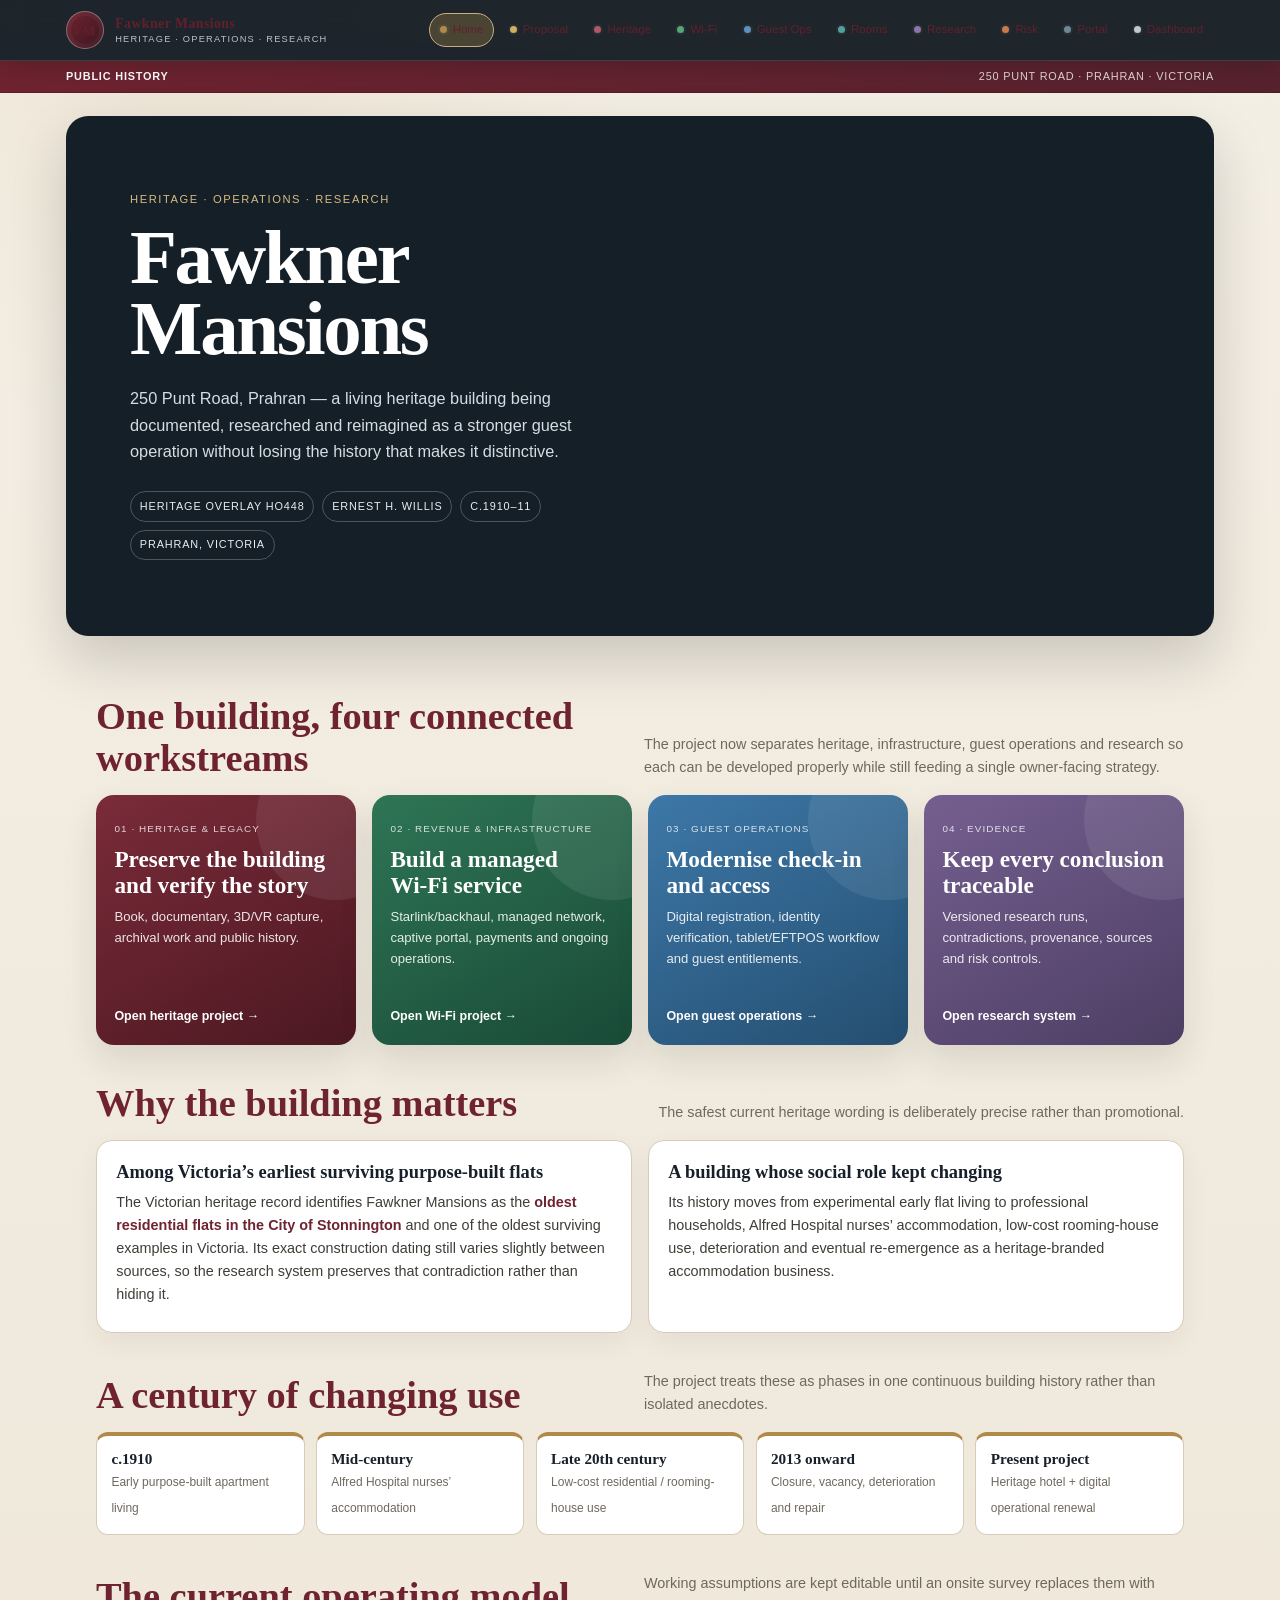
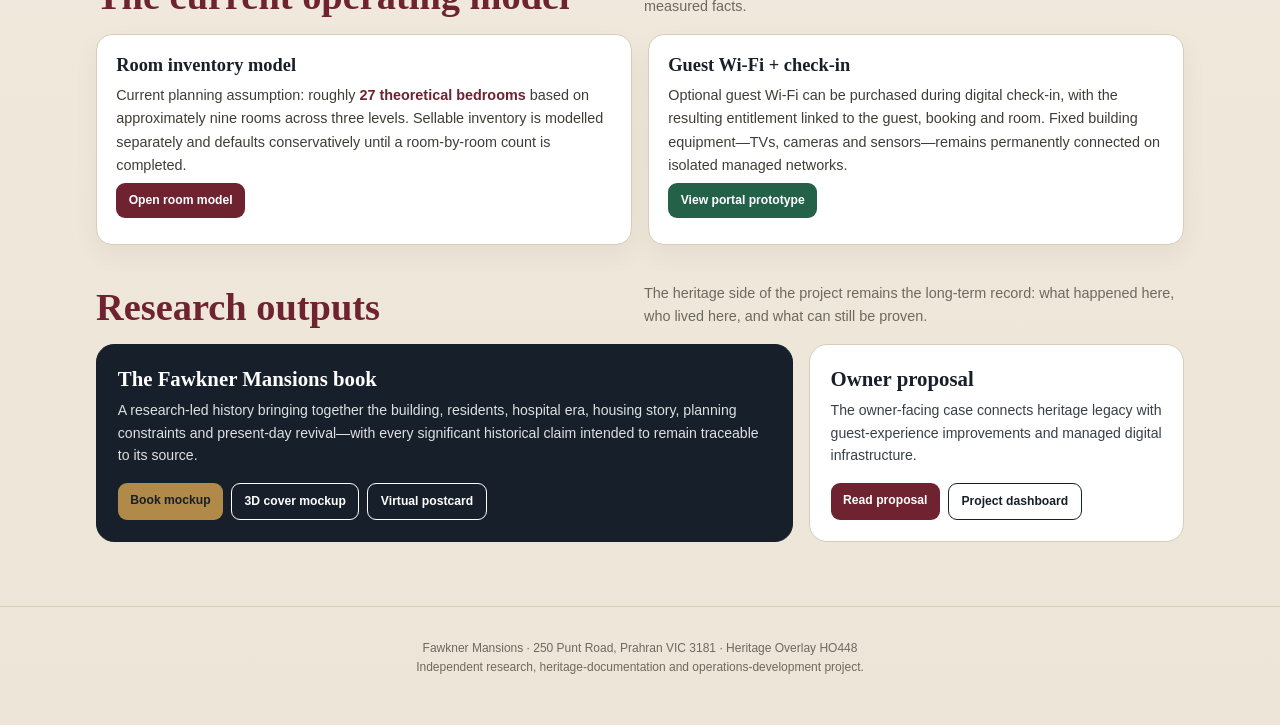
==== commit 4f7bb168: "Site-wide styling audit: fix contrast bugs, dead nav code, broken image Real bugs found and fixed ac" ====
--- a/index.html
+++ b/index.html
@@ -17,7 +17,8 @@
 .hero-image{min-height:520px;position:relative}.hero-image img{width:100%;height:100%;object-fit:cover;display:block}.hero-image:after{content:"";position:absolute;inset:0;background:linear-gradient(90deg,rgba(21,31,40,.34),transparent 35%)}
 .home-main{max-width:1180px;margin:0 auto;padding:1.4rem 1rem 4rem}
 .section-head{display:flex;justify-content:space-between;align-items:end;gap:1rem;margin:2.3rem 0 1rem}.section-head h2{font:600 clamp(1.65rem,3vw,2.45rem)/1.1 Georgia,serif;margin:0;color:var(--ink)}.section-head p{max-width:540px;color:var(--muted);margin:0;font-size:.9rem}
-.workstreams{display:grid;grid-template-columns:repeat(4,1fr);gap:1rem}.work-card{min-height:250px;border-radius:18px;padding:1.15rem;display:flex;flex-direction:column;justify-content:space-between;color:#fff;text-decoration:none;box-shadow:0 16px 34px rgba(25,30,30,.11);position:relative;overflow:hidden}.work-card:after{content:"";position:absolute;width:160px;height:160px;border-radius:50%;right:-60px;top:-55px;background:rgba(255,255,255,.08)}.work-card small{font-size:.62rem;text-transform:uppercase;letter-spacing:.11em;opacity:.8}.work-card h3{font:600 1.45rem/1.12 Georgia,serif;margin:.45rem 0}.work-card p{font-size:.82rem;opacity:.88;margin:.3rem 0}.work-card .arrow{font-size:.78rem;margin-top:1rem;font-weight:700}.heritage{background:linear-gradient(150deg,#7a2b39,#4b1821)}.wifi{background:linear-gradient(150deg,#2e7555,#194a37)}.guest{background:linear-gradient(150deg,#3d78a8,#244e70)}.research{background:linear-gradient(150deg,#755f90,#4d3e63)}
+.workstreams{display:grid;grid-template-columns:repeat(4,1fr);gap:1rem}.work-card{min-height:250px;border-radius:18px;padding:1.15rem;display:flex;flex-direction:column;justify-content:space-between;color:#fff!important;text-decoration:none!important;box-shadow:0 16px 34px rgba(25,30,30,.11);position:relative;overflow:hidden}
+.work-card h3,.work-card small,.work-card p,.work-card .arrow{color:#fff!important}.work-card:after{content:"";position:absolute;width:160px;height:160px;border-radius:50%;right:-60px;top:-55px;background:rgba(255,255,255,.08)}.work-card small{font-size:.62rem;text-transform:uppercase;letter-spacing:.11em;opacity:.8}.work-card h3{font:600 1.45rem/1.12 Georgia,serif;margin:.45rem 0}.work-card p{font-size:.82rem;opacity:.88;margin:.3rem 0}.work-card .arrow{font-size:.78rem;margin-top:1rem;font-weight:700}.heritage{background:linear-gradient(150deg,#7a2b39,#4b1821)}.wifi{background:linear-gradient(150deg,#2e7555,#194a37)}.guest{background:linear-gradient(150deg,#3d78a8,#244e70)}.research{background:linear-gradient(150deg,#755f90,#4d3e63)}
 .story-grid{display:grid;grid-template-columns:1fr 1fr;gap:1rem}.story-card{background:#fff;border:1px solid var(--line);border-radius:16px;padding:1.2rem;box-shadow:0 10px 26px rgba(50,45,35,.055)}.story-card h3{font:600 1.15rem Georgia,serif;margin:.1rem 0 .5rem}.story-card p{font-size:.9rem;color:#403d37;margin:.4rem 0}.story-card strong{color:var(--ox)}
 .timeline{display:grid;grid-template-columns:repeat(5,1fr);gap:.7rem}.era{background:#fff;border:1px solid var(--line);border-top:4px solid var(--gold);border-radius:12px;padding:.9rem}.era b{display:block;font:600 .95rem Georgia,serif}.era span{font-size:.75rem;color:var(--muted)}
 .cta-grid{display:grid;grid-template-columns:1.3fr .7fr;gap:1rem}.cta{background:#fff;border:1px solid var(--line);border-radius:18px;padding:1.3rem}.cta.dark{background:#17202a;color:#fff;border-color:#17202a}.cta h3{font:600 1.3rem Georgia,serif;margin:.1rem 0 .5rem}.cta p{font-size:.88rem;margin:.4rem 0;color:inherit;opacity:.86}.button-row{display:flex;gap:.5rem;flex-wrap:wrap;margin-top:1rem}.button{display:inline-block;text-decoration:none;padding:.5rem .78rem;border-radius:9px;background:var(--ox);color:#fff;font-size:.76rem;font-weight:700}.button.gold{background:var(--gold);color:#17202a}.button.outline{background:transparent;border:1px solid currentColor;color:inherit}
--- a/assets/fm-system.css
+++ b/assets/fm-system.css
@@ -265,6 +265,25 @@
   body.fm-shell{background:#fff!important}
 }
 
+/* The shared anchor-colour rule above (body.fm-shell:not(.fm-portal) a) is a
+   compound selector, so it outranks a page's own lower-specificity
+   ".foo a{color:#fff}" button/link rules on plain class selectors — silently
+   repainting colour-background button text a near-invisible dark accent
+   colour. Restore the intended text colour for every such pattern found
+   across the project's pages. */
+body.fm-shell:not(.fm-portal) .btn,
+body.fm-shell:not(.fm-portal) .links a,
+body.fm-shell:not(.fm-portal) .wifi-headline a,
+body.fm-shell:not(.fm-portal) .button:not(.outline):not(.gold),
+body.fm-shell:not(.fm-portal) .work-card,
+body.fm-shell:not(.fm-portal) .work-card *,
+body.fm-shell:not(.fm-portal) .fm-workstream-card,
+body.fm-shell:not(.fm-portal) .fm-workstream-card *{
+  color:#fff!important;
+}
+body.fm-shell:not(.fm-portal) .button.gold{color:#17202a!important;}
+body.fm-shell:not(.fm-portal) .button.outline{color:inherit!important;}
+
 /* Retire legacy top-level navigation in favour of the shared project nav */
 body.fm-shell:not(.fm-portal) > nav{display:none!important}
 body.fm-shell:not(.fm-portal) .site-nav-strip{display:none!important}
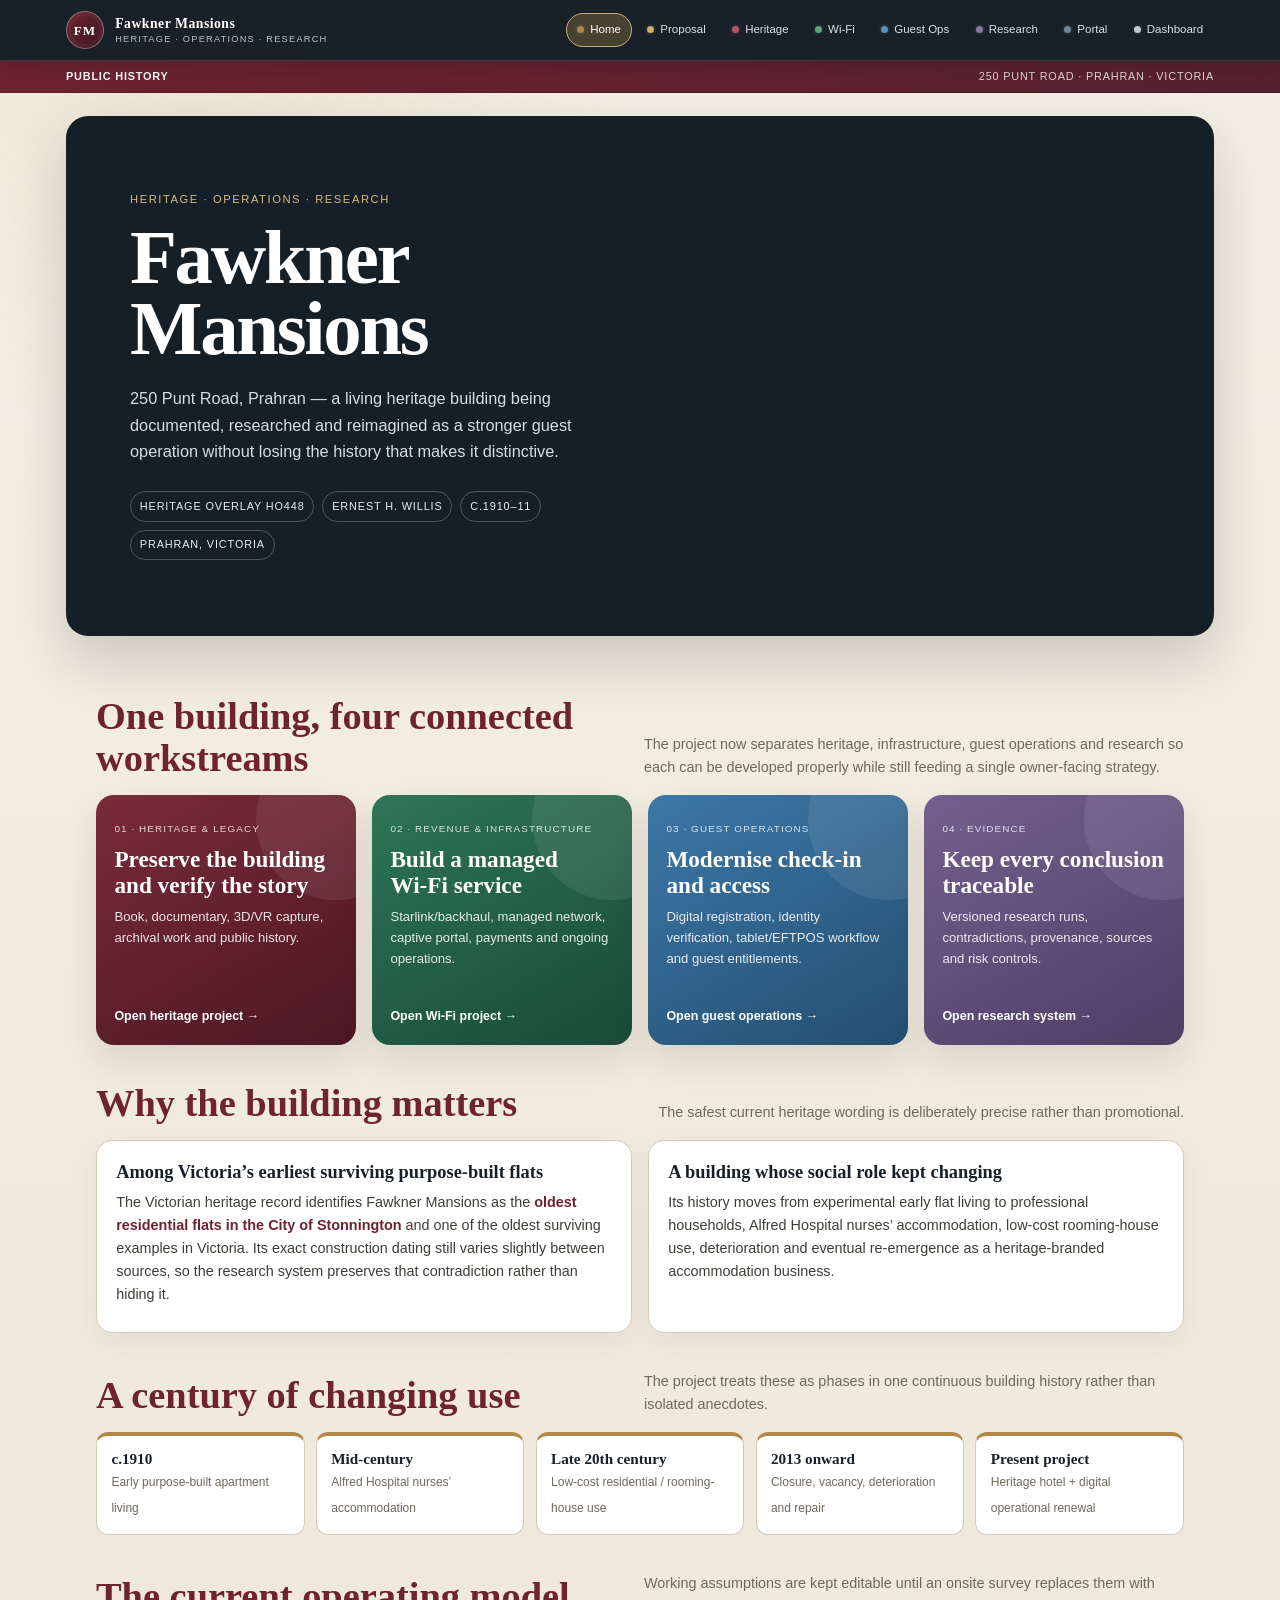
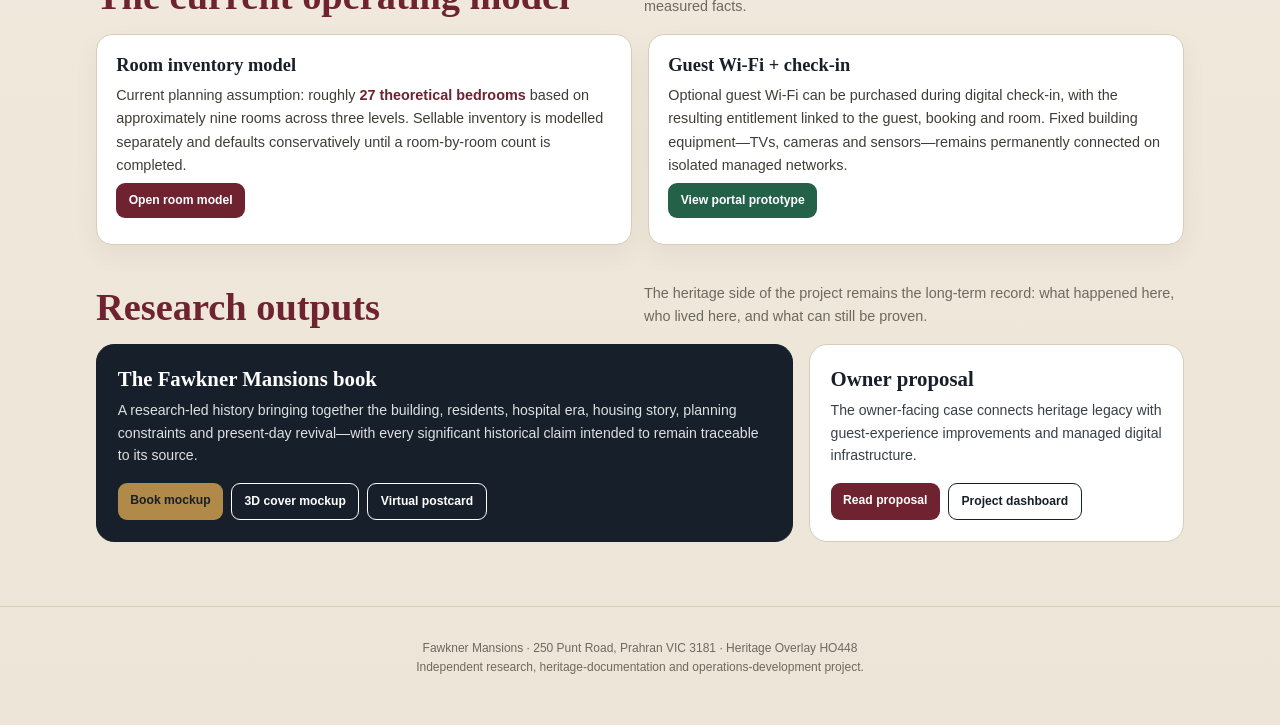
==== commit 0b63e20e: "Simplify site structure: merge risk page into guest ops, room model into WiFi Reduces the admin nav " ====
--- a/index.html
+++ b/index.html
@@ -72,7 +72,7 @@
 
   <div class="section-head"><h2>The current operating model</h2><p>Working assumptions are kept editable until an onsite survey replaces them with measured facts.</p></div>
   <div class="story-grid">
-    <div class="story-card"><h3>Room inventory model</h3><p>Current planning assumption: roughly <strong>27 theoretical bedrooms</strong> based on approximately nine rooms across three levels. Sellable inventory is modelled separately and defaults conservatively until a room-by-room count is completed.</p><p><a class="button" href="admin/room-inventory-model.html">Open room model</a></p></div>
+    <div class="story-card"><h3>Room inventory model</h3><p>Current planning assumption: roughly <strong>27 theoretical bedrooms</strong> based on approximately nine rooms across three levels. Sellable inventory is modelled separately and defaults conservatively until a room-by-room count is completed.</p><p><a class="button" href="admin/wifi-project.html">Open room model</a></p></div>
     <div class="story-card"><h3>Guest Wi‑Fi + check-in</h3><p>Optional guest Wi‑Fi can be purchased during digital check-in, with the resulting entitlement linked to the guest, booking and room. Fixed building equipment—TVs, cameras and sensors—remains permanently connected on isolated managed networks.</p><p><a class="button" style="background:var(--green)" href="wifi-portal/index.html">View portal prototype</a></p></div>
   </div>
 
--- a/assets/fm-system.css
+++ b/assets/fm-system.css
@@ -298,3 +298,106 @@
   max-width:1120px!important;
   margin:0 auto!important;
 }
+
+
+/* === Permanent colour-mode lock: keep Fawkner visual identity stable across OS/browser light and dark modes === */
+:root,
+html{
+  color-scheme:light only;
+  background:#f4efe5;
+}
+body.fm-shell{
+  background:
+    radial-gradient(circle at 15% 0%,rgba(177,138,74,.10),transparent 28rem),
+    linear-gradient(180deg,#f4efe5 0,#ede5d7 100%) !important;
+  color:var(--fm-ink) !important;
+}
+
+/* Never allow browser visited/default link colours to leak into project navigation. */
+#fm-global-nav,
+#fm-global-nav .fm-nav-inner,
+#fm-global-nav .fm-nav-scroll{
+  color-scheme:light only;
+}
+#fm-global-nav{
+  background:rgba(21,29,36,.98) !important;
+  color:#eef2f3 !important;
+}
+#fm-global-nav a.fm-brand,
+#fm-global-nav a.fm-brand:link,
+#fm-global-nav a.fm-brand:visited{
+  color:#fff !important;
+  text-decoration:none !important;
+}
+#fm-global-nav .fm-brand-copy strong{color:#fff !important;}
+#fm-global-nav .fm-brand-copy span{color:#b9c2c8 !important;}
+
+body.fm-shell #fm-global-nav a.fm-nav-link,
+body.fm-shell #fm-global-nav a.fm-nav-link:link,
+body.fm-shell #fm-global-nav a.fm-nav-link:visited{
+  color:#d9e0e4 !important;
+  text-decoration:none !important;
+  background:transparent !important;
+  border-color:transparent !important;
+}
+body.fm-shell #fm-global-nav a.fm-nav-link:hover,
+body.fm-shell #fm-global-nav a.fm-nav-link:focus-visible{
+  color:#fff !important;
+  background:rgba(255,255,255,.08) !important;
+  border-color:rgba(255,255,255,.14) !important;
+}
+body.fm-shell #fm-global-nav a.fm-nav-link.active,
+body.fm-shell #fm-global-nav a.fm-nav-link[aria-current="page"]{
+  color:#fff !important;
+  border-color:color-mix(in srgb,var(--nav-color) 70%,white 30%) !important;
+  background:color-mix(in srgb,var(--nav-color) 30%,transparent) !important;
+}
+
+/* Explicit editorial surfaces so OS dark mode never inverts the site body. */
+body.fm-shell:not(.fm-portal) > header:not(#fm-global-nav),
+body.fm-shell:not(.fm-portal) header.topbar,
+body.fm-shell:not(.fm-portal) .hero,
+body.fm-shell:not(.fm-portal) .card,
+body.fm-shell:not(.fm-portal) .book-card,
+body.fm-shell:not(.fm-portal) .run,
+body.fm-shell:not(.fm-portal) .wifi-calculator,
+body.fm-shell:not(.fm-portal) .calc,
+body.fm-shell:not(.fm-portal) table{
+  color-scheme:light only;
+}
+body.fm-shell:not(.fm-portal) input,
+body.fm-shell:not(.fm-portal) select,
+body.fm-shell:not(.fm-portal) textarea{
+  color:#17202a !important;
+  background:#fff !important;
+}
+body.fm-shell:not(.fm-portal) input::placeholder,
+body.fm-shell:not(.fm-portal) textarea::placeholder{
+  color:#7b746a !important;
+  opacity:1;
+}
+
+/* Keep the section ribbon deterministic too. */
+.fm-page-ribbon,
+.fm-page-ribbon *{
+  color:#fff !important;
+}
+
+/* Reinforce the same palette even when the operating system requests dark mode. */
+@media (prefers-color-scheme:dark){
+  :root,html{color-scheme:light only;background:#f4efe5 !important;}
+  body.fm-shell{
+    background:
+      radial-gradient(circle at 15% 0%,rgba(177,138,74,.10),transparent 28rem),
+      linear-gradient(180deg,#f4efe5 0,#ede5d7 100%) !important;
+    color:#17202a !important;
+  }
+  #fm-global-nav{background:rgba(21,29,36,.98) !important;}
+  body.fm-shell #fm-global-nav a.fm-nav-link,
+  body.fm-shell #fm-global-nav a.fm-nav-link:link,
+  body.fm-shell #fm-global-nav a.fm-nav-link:visited{color:#d9e0e4 !important;}
+  body.fm-shell #fm-global-nav a.fm-nav-link:hover,
+  body.fm-shell #fm-global-nav a.fm-nav-link:focus-visible,
+  body.fm-shell #fm-global-nav a.fm-nav-link.active,
+  body.fm-shell #fm-global-nav a.fm-nav-link[aria-current="page"]{color:#fff !important;}
+}
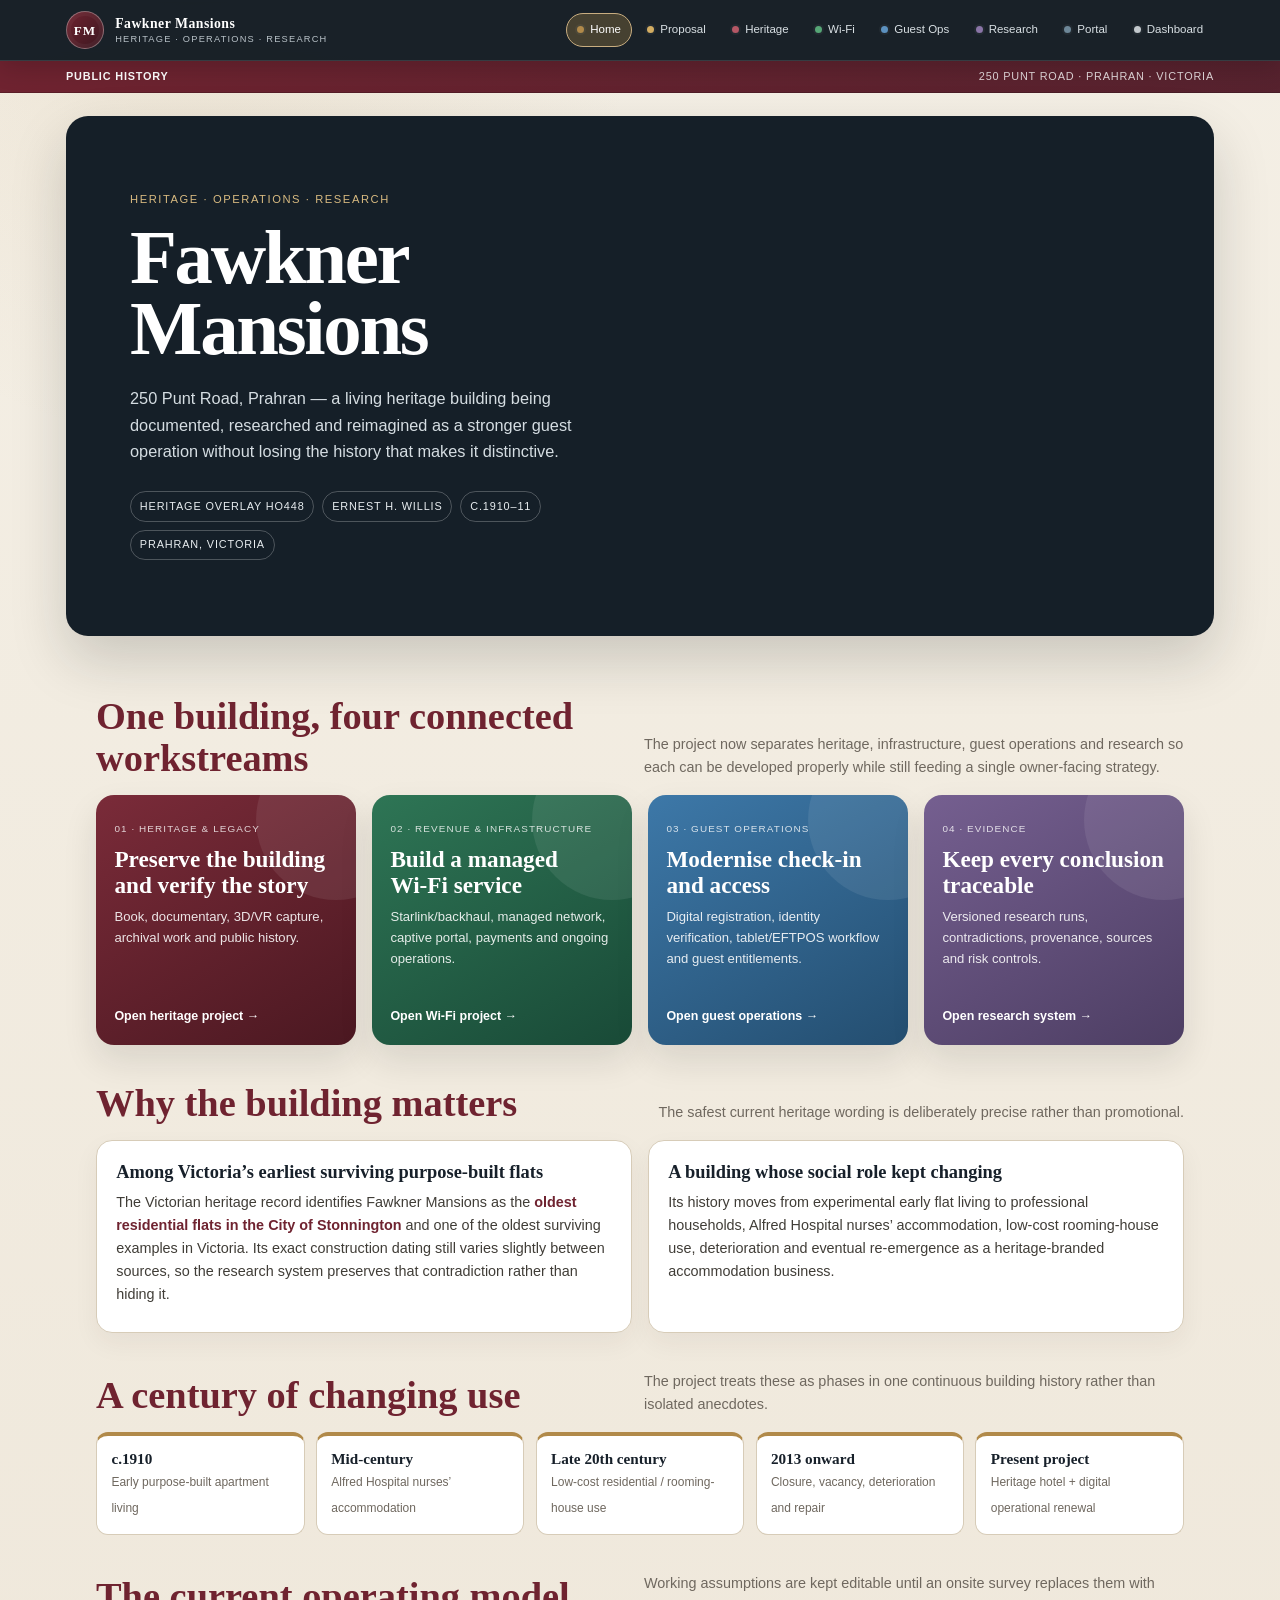
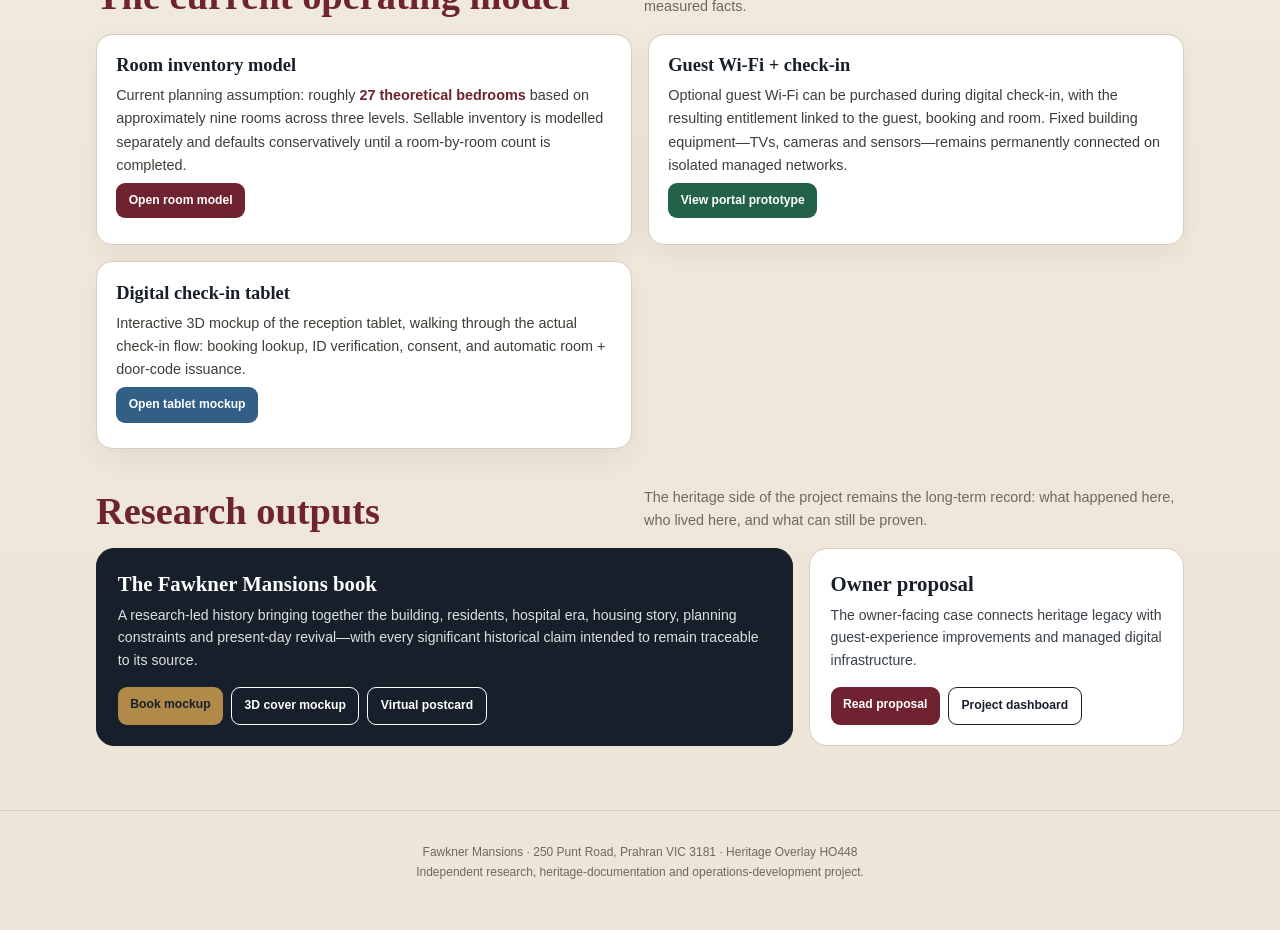
==== commit f96fae9e: "Add interactive 3D check-in tablet mockup New docs/checkin-mockup.html: drag-to-rotate 3D tablet-on-" ====
--- a/index.html
+++ b/index.html
@@ -74,6 +74,7 @@
   <div class="story-grid">
     <div class="story-card"><h3>Room inventory model</h3><p>Current planning assumption: roughly <strong>27 theoretical bedrooms</strong> based on approximately nine rooms across three levels. Sellable inventory is modelled separately and defaults conservatively until a room-by-room count is completed.</p><p><a class="button" href="admin/wifi-project.html">Open room model</a></p></div>
     <div class="story-card"><h3>Guest Wi‑Fi + check-in</h3><p>Optional guest Wi‑Fi can be purchased during digital check-in, with the resulting entitlement linked to the guest, booking and room. Fixed building equipment—TVs, cameras and sensors—remains permanently connected on isolated managed networks.</p><p><a class="button" style="background:var(--green)" href="wifi-portal/index.html">View portal prototype</a></p></div>
+    <div class="story-card"><h3>Digital check-in tablet</h3><p>Interactive 3D mockup of the reception tablet, walking through the actual check-in flow: booking lookup, ID verification, consent, and automatic room + door-code issuance.</p><p><a class="button" style="background:var(--blue)" href="docs/checkin-mockup.html">Open tablet mockup</a></p></div>
   </div>
 
   <div class="section-head"><h2>Research outputs</h2><p>The heritage side of the project remains the long-term record: what happened here, who lived here, and what can still be proven.</p></div>
